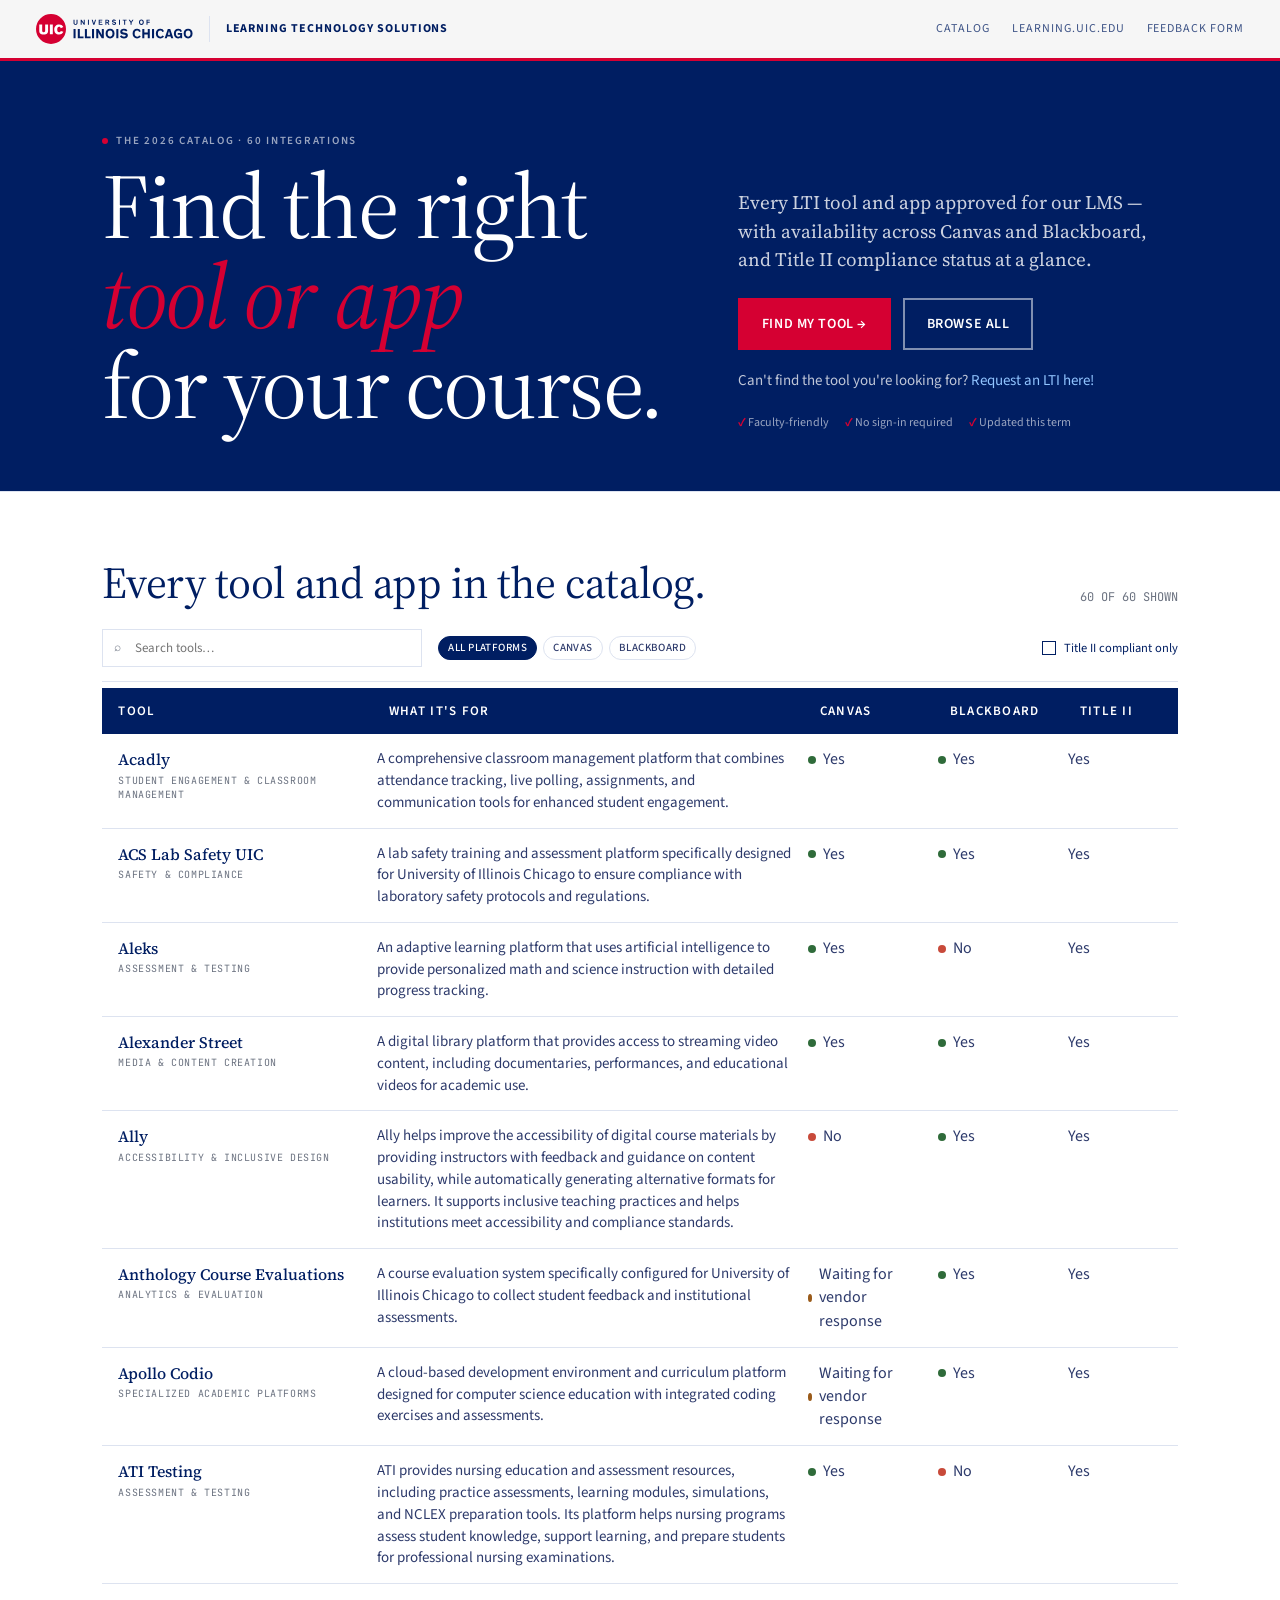
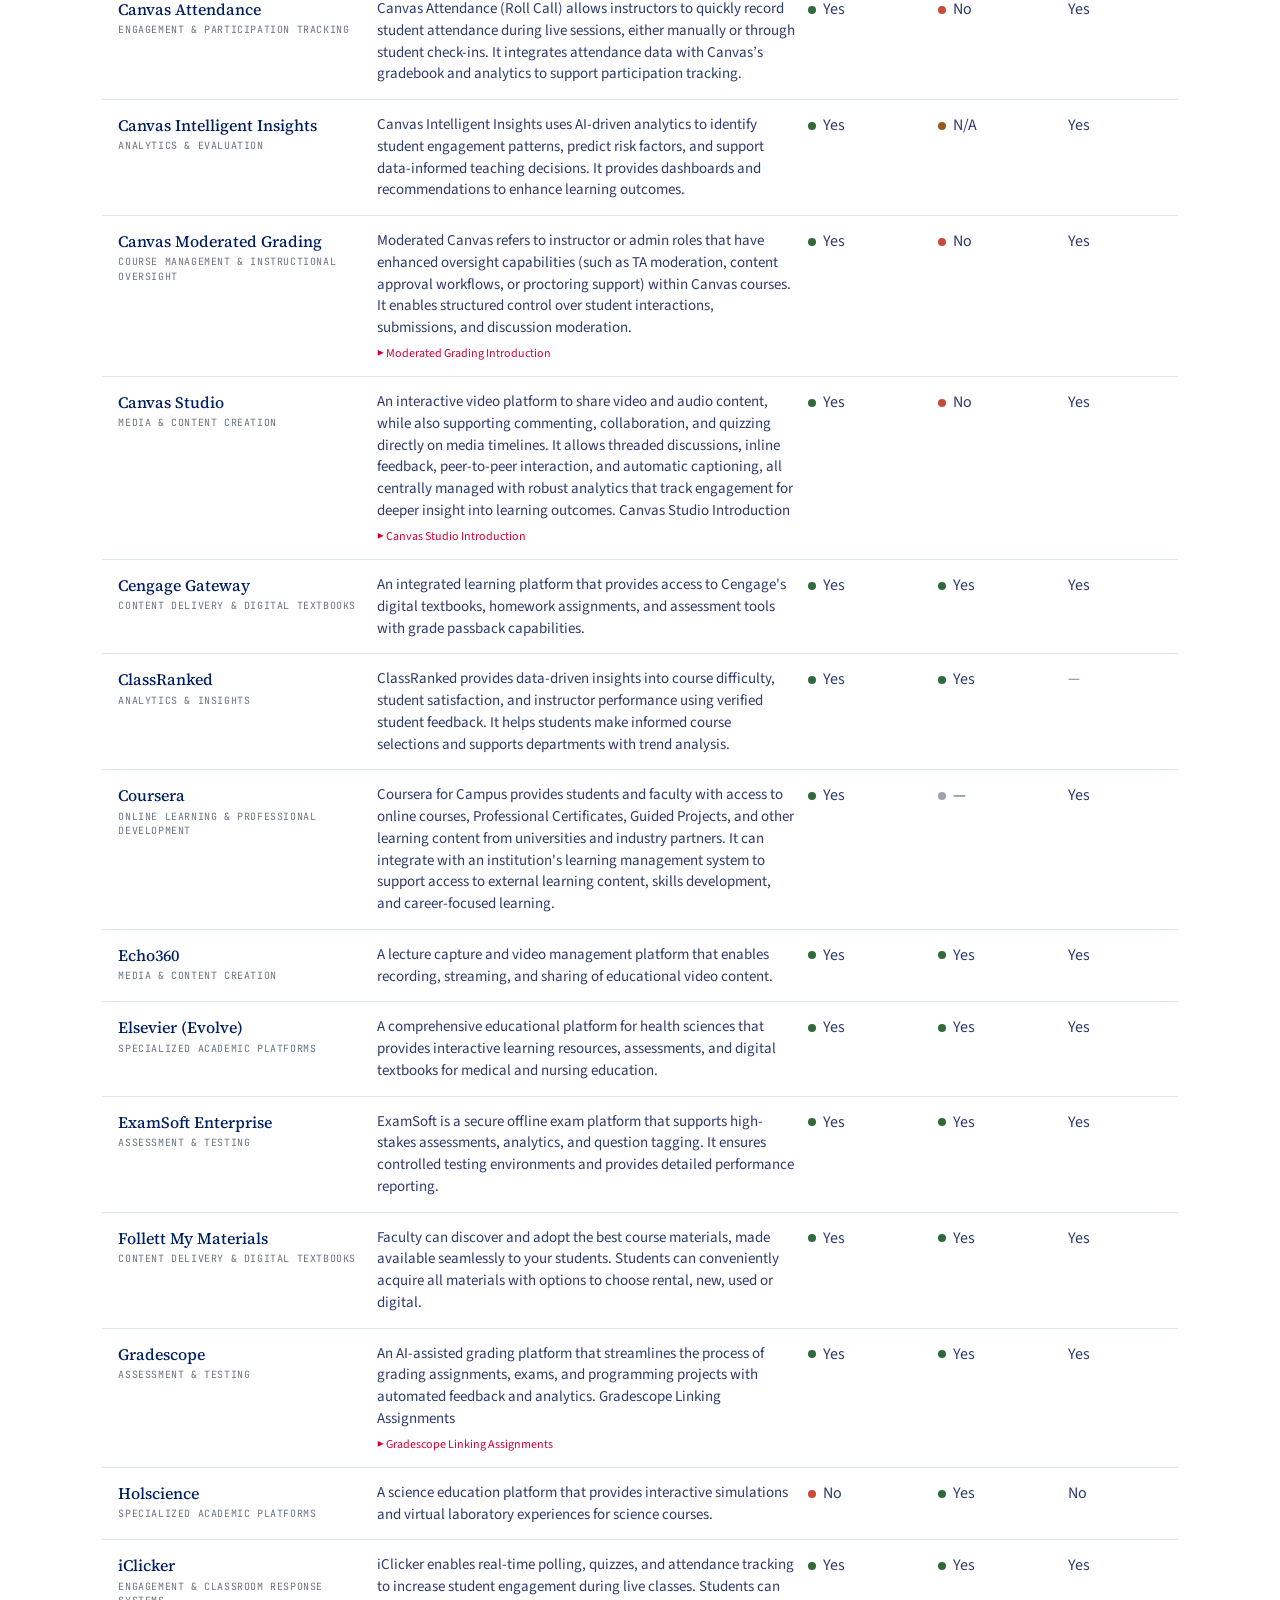
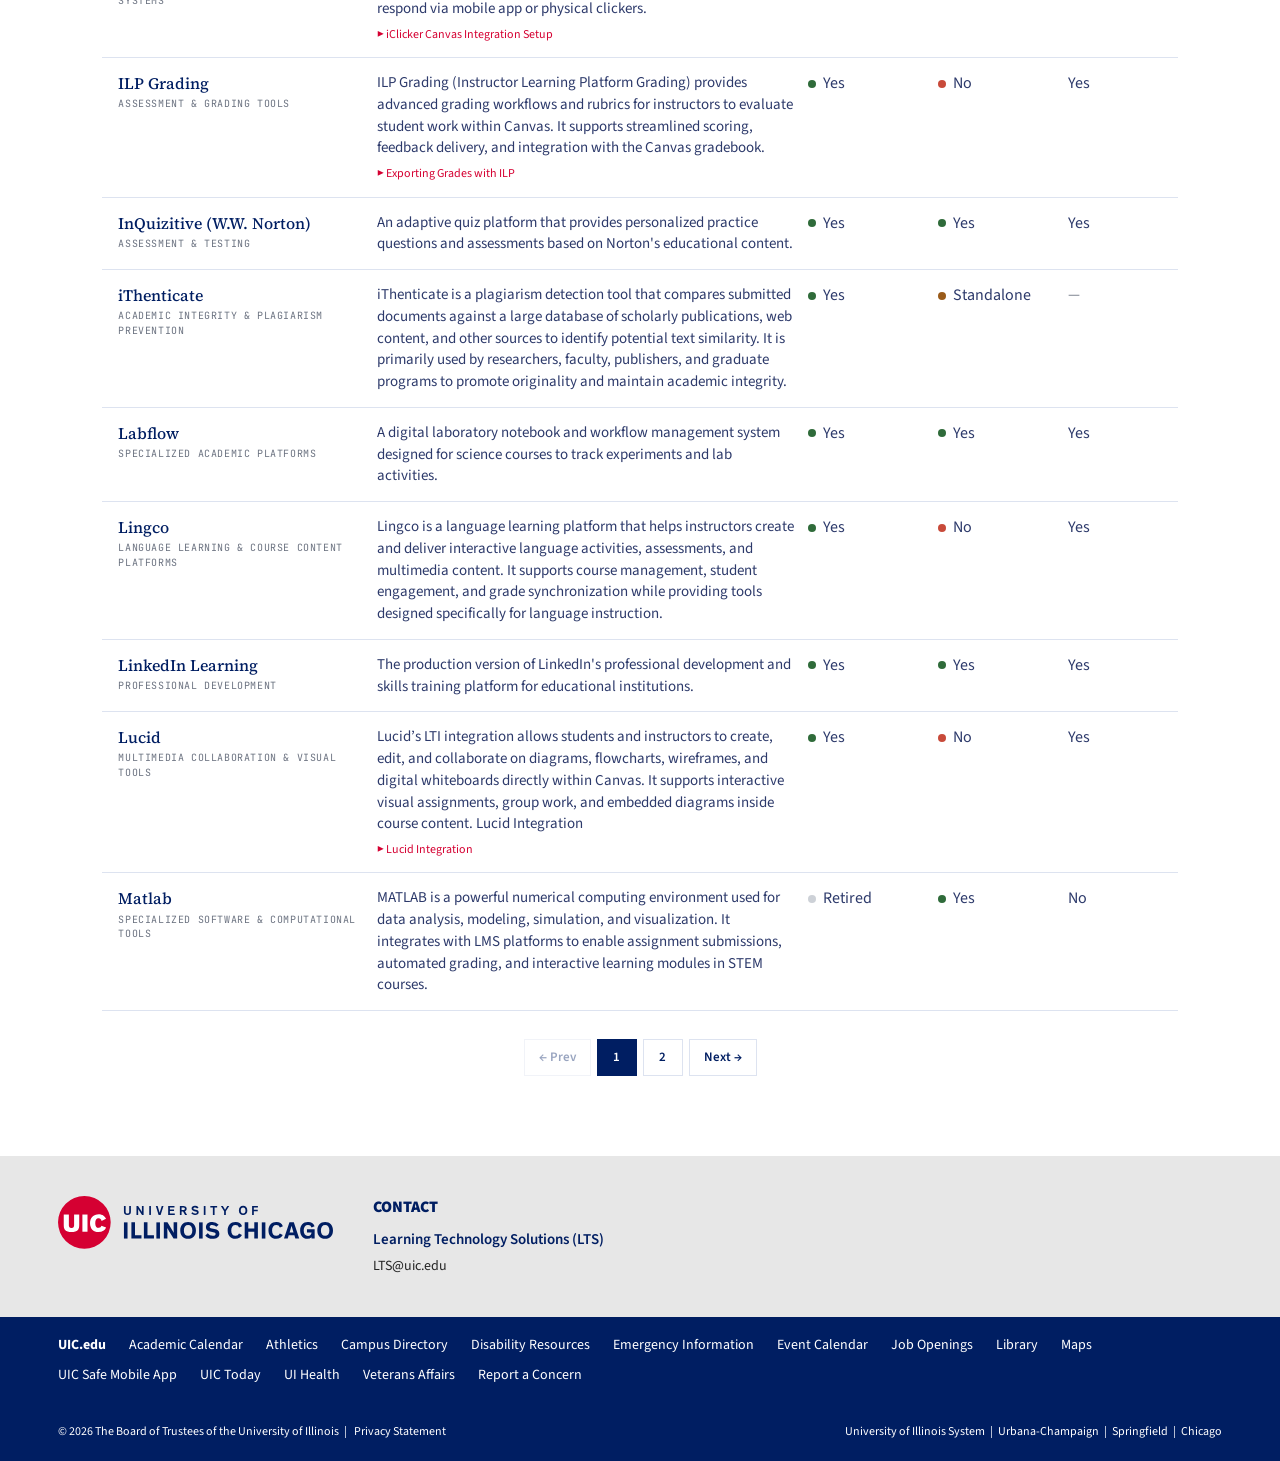
==== index.html @ 10de578a "Show a category's lone sub-category instead of skipping it subcategoriesFor required more than one s" ====
<!doctype html>
<html lang="en">
<head>
<meta charset="utf-8">
<meta name="viewport" content="width=device-width, initial-scale=1">
<title>LTI Tools & Apps Catalog — find your teaching tool</title>

<link rel="preconnect" href="https://fonts.googleapis.com">
<link rel="preconnect" href="https://fonts.gstatic.com" crossorigin>
<link href="https://fonts.googleapis.com/css2?family=Source+Serif+4:ital,opsz,wght@0,8..60,300..700;1,8..60,300..700&family=Source+Sans+3:ital,wght@0,300..700;1,400..600&family=JetBrains+Mono:wght@400;500;600&display=swap" rel="stylesheet">

<link rel="stylesheet" href="styles.css?v=47cb4da9cf">
</head>
<body>

<header class="brand-strip">
  <div class="left">
    <a class="brand-mark" href="https://www.uic.edu/" target="_blank" rel="noopener" aria-label="University of Illinois Chicago">
      <svg viewBox="0 0 358.3167 68.6566" xmlns="http://www.w3.org/2000/svg" role="img">
        <title>University of Illinois Chicago</title>
        <g id="full-rgb">
          <g id="type">
            <path d="M92.7856,19.8163a4.11,4.11,0,0,1-.2419,1.8878l-.0015.0035a2.5166,2.5166,0,0,1-4.1817-.0035,4.1121,4.1121,0,0,1-.2418-1.8878V13.0625H85.9158V19.85a5.8717,5.8717,0,0,0,.6027,3.2111,5.1431,5.1431,0,0,0,7.8682-.0015,5.87,5.87,0,0,0,.6022-3.21V13.0625H92.7856Z" style="fill: #001e62"/>
            <path d="M109.3292,16.9944c0,1.0914.0154,2.4014.0254,3.2684.0019.1761.0034.3329.0049.4633-.2055-.3329-.4982-.8-.6833-1.083l-4.3509-6.5353-.03-.0453h-2.0381V24.6888H104.46V20.7739c0-1.61-.012-3.1012-.0254-3.8632l.0119.02c.1379.23.326.5449.5152.8416l4.5017,6.87.03.0463h2.0386V13.0625h-2.2028Z" style="fill: #001e62"/>
            <rect x="118.8786" y="13.0625" width="2.2197" height="11.6263" style="fill: #001e62"/>
            <path d="M132.7558,20.83l-.3225,1.1154c-.0777-.337-.1951-.7988-.2877-1.1159l-2.3407-7.7666h-2.33L131.06,24.6171l.0224.0717H133.7l3.7616-11.6263h-2.2983Z" style="fill: #001e62"/>
            <polygon points="145.767 19.683 151.193 19.683 151.193 17.682 145.767 17.682 145.767 15.064 151.747 15.064 151.747 13.063 143.547 13.063 143.547 24.689 152.167 24.689 152.167 22.688 145.767 22.688 145.767 19.683" style="fill: #001e62"/>
            <path d="M166.1337,19.4978a3.3559,3.3559,0,0,0,1.5573-2.89,3.2638,3.2638,0,0,0-1.6808-3.011,5.7594,5.7594,0,0,0-2.923-.5346h-4.2847V24.6888h2.22V20.12h1.9052l2.6542,4.5689h2.64l-2.8847-4.82A4.8207,4.8207,0,0,0,166.1337,19.4978Zm-5.1114-4.45h2.0649a3.9609,3.9609,0,0,1,1.5718.21,1.3748,1.3748,0,0,1,.745,1.301,1.4382,1.4382,0,0,1-.7445,1.3338,3.9589,3.9589,0,0,1-1.5723.21h-2.0649Z" style="fill: #001e62"/>
            <path d="M179.5681,17.9027,178.191,17.6c-1.3548-.2987-1.7679-.6127-1.7679-1.3448,0-.8665.7839-1.4264,1.9978-1.4264a3.6688,3.6688,0,0,1,2.8772,1.3393l.0642.0791,1.6912-1.3751-.0722-.08a5.907,5.907,0,0,0-4.51-1.9315c-2.56,0-4.4186,1.47-4.4186,3.4948,0,2.32,1.8738,3.0225,3.5063,3.3754l1.5294.336c1.1532.2508,1.8679.5688,1.8679,1.3786,0,.9038-.8287,1.4433-2.2163,1.4433a3.9186,3.9186,0,0,1-3.3057-1.6976l-.0572-.0946L173.5255,22.43l.0587.0826a6.1858,6.1858,0,0,0,5.0552,2.3775c2.8473,0,4.6868-1.4244,4.6868-3.6292C183.3262,19.1793,181.8889,18.4327,179.5681,17.9027Z" style="fill: #001e62"/>
            <rect x="189.9646" y="13.0625" width="2.2178" height="11.6263" style="fill: #001e62"/>
            <polygon points="198.459 15.064 201.802 15.064 201.802 24.689 204.021 24.689 204.021 15.064 207.346 15.064 207.346 13.063 198.459 13.063 198.459 15.064" style="fill: #001e62"/>
            <polygon points="217.674 17.855 214.807 13.063 212.233 13.063 216.463 19.946 216.463 24.689 218.681 24.689 218.681 19.948 223.152 13.063 220.589 13.063 217.674 17.855" style="fill: #001e62"/>
            <path d="M241.2135,12.861c-3.2958,0-5.5105,2.4173-5.5105,6.0147,0,3.71,2.1112,6.0147,5.5105,6.0147s5.51-2.3049,5.51-6.0147C246.7231,15.2783,244.5093,12.861,241.2135,12.861Zm0,2.0012c1.9162,0,3.1067,1.5379,3.1067,4.0135,0,2.492-1.1617,3.98-3.1067,3.98s-3.1066-1.4876-3.1066-3.98C238.1069,16.4,239.2974,14.8622,241.2135,14.8622Z" style="fill: #001e62"/>
            <polygon points="260.476 15.064 260.476 13.063 252.915 13.063 252.915 24.689 255.135 24.689 255.135 19.834 260.257 19.834 260.257 17.833 255.135 17.833 255.135 15.064 260.476 15.064" style="fill: #001e62"/>
            <path d="M90.5916,55.4592H85.9075V34.3649h4.6841Z" style="fill: #001e62"/>
            <path d="M100.3152,34.3649V51.24h8.4375v4.2188H95.6312V34.3649Z" style="fill: #001e62"/>
            <path d="M116.5858,34.3649V51.24h8.4375v4.2188H111.9017V34.3649Z" style="fill: #001e62"/>
            <path d="M132.8563,55.4592h-4.6841V34.3649h4.6841Z" style="fill: #001e62"/>
            <path d="M147.6981,42.6164c1.6748,2.7607,3.102,5.3975,3.102,5.3975h.0308s-.1861-4.1563-.1861-6.6075V34.3649h4.6221V55.4592h-4.7148l-4.9947-8.128c-1.1787-1.9541-3.1953-5.6767-3.1953-5.6767h-.0307s.2168,3.5058.2168,6.8867v6.918h-4.6529V34.3649h4.7461Z" style="fill: #001e62"/>
            <path d="M169.5174,33.9924c6.2353,0,10.206,4.4365,10.206,10.92,0,6.4521-3.6914,10.9189-10.206,10.9189-6.4214,0-10.2061-4.4668-10.2061-10.9189C159.3113,38.4289,163.282,33.9924,169.5174,33.9924Zm0,17.8994c3.5674,0,5.522-2.5752,5.522-6.98s-2.0166-7.0732-5.522-7.0732c-3.5366,0-5.522,2.6679-5.522,7.0732S165.9188,51.8918,169.5174,51.8918Z" style="fill: #001e62"/>
            <path d="M188.4935,55.4592h-4.6846V34.3649h4.6846Z" style="fill: #001e62"/>
            <path d="M206.3939,40.1662a7.8829,7.8829,0,0,0-5.46-2.2959c-1.9541,0-3.3193.8066-3.3193,2.1406,0,1.3643.9619,1.9229,2.8847,2.2949l3.4121.6827c3.9092.7754,6.3594,2.3271,6.3594,6.05,0,4.373-3.8769,6.7929-8.8721,6.7929a11.9752,11.9752,0,0,1-9.5234-4.4052l3.2578-2.7911a7.9406,7.9406,0,0,0,6.39,3.2881c2.4511,0,3.8779-.9619,3.8779-2.5127,0-1.458-1.2412-1.8613-3.1641-2.2031l-2.73-.5273c-3.8466-.7442-6.7627-2.1407-6.7627-6.2657,0-3.7851,3.5049-6.4218,8.127-6.4218a11.5274,11.5274,0,0,1,8.5,3.3193Z" style="fill: #001e62"/>
            <path d="M239.7122,50.8371c-1.582,3.1016-4.3115,4.9941-8.5615,4.9941-6.2978,0-10.082-4.4668-10.082-10.9189,0-6.4834,3.9707-10.92,10.082-10.92a9.0173,9.0173,0,0,1,8.7168,5.3974l-3.9082,1.6446a4.8027,4.8027,0,0,0-4.7471-3.1953c-3.4736,0-5.459,2.6679-5.459,7.0732s1.9229,6.98,5.459,6.98a4.7273,4.7273,0,0,0,4.6533-2.8848Z" style="fill: #001e62"/>
            <path d="M247.9505,46.7111v8.7481h-4.6836V34.3649h4.6836v8.1275h7.8174V34.3649h4.6846V55.4592h-4.6846V46.7111Z" style="fill: #001e62"/>
            <path d="M270.22,55.4592h-4.6836V34.3649H270.22Z" style="fill: #001e62"/>
            <path d="M292.9007,50.8371c-1.582,3.1016-4.3115,4.9941-8.5615,4.9941-6.2969,0-10.0821-4.4668-10.0821-10.9189,0-6.4834,3.9708-10.92,10.0821-10.92A9.0173,9.0173,0,0,1,293.056,39.39l-3.9082,1.6446a4.8028,4.8028,0,0,0-4.7471-3.1953c-3.4736,0-5.459,2.6679-5.459,7.0732s1.9229,6.98,5.459,6.98a4.7273,4.7273,0,0,0,4.6533-2.8848Z" style="fill: #001e62"/>
            <path d="M299.4085,55.4592h-4.9326L301.58,34.3649h5.6767l7.042,21.0943h-5.0263l-1.24-4.1875h-7.414Zm5.6768-13.99c-.3721-1.334-.7129-2.73-.7129-2.73h-.0313s-.372,1.3964-.7754,2.7607l-1.8,5.9258h5.0567Z" style="fill: #001e62"/>
            <path d="M325.5931,33.9924A9.0173,9.0173,0,0,1,334.31,39.39l-3.9082,1.6446a4.8028,4.8028,0,0,0-4.7471-3.1953c-3.4736,0-5.49,2.6679-5.49,7.0732,0,4.4668,1.9541,7.166,5.5215,7.166,3.0712,0,4.4668-1.9551,4.7158-4.4678h-5.9873V43.4846h10.0195V55.4592h-4.0947V53.5978a7.2147,7.2147,0,0,1-5.49,2.2334c-5.7705,0-9.3378-4.4668-9.3378-10.9189C315.5111,38.4289,319.4818,33.9924,325.5931,33.9924Z" style="fill: #001e62"/>
            <path d="M348.1107,33.9924c6.2353,0,10.206,4.4365,10.206,10.92,0,6.4521-3.6914,10.9189-10.206,10.9189-6.4219,0-10.2061-4.4668-10.2061-10.9189C337.9046,38.4289,341.8753,33.9924,348.1107,33.9924Zm0,17.8994c3.5673,0,5.5214-2.5752,5.5214-6.98s-2.0156-7.0732-5.5214-7.0732c-3.5362,0-5.5215,2.6679-5.5215,7.0732S344.512,51.8918,348.1107,51.8918Z" style="fill: #001e62"/>
          </g>
          <g id="logoMark">
            <rect x="31.7455" y="24.1714" width="6.7174" height="22.3922" style="fill: #fff"/>
            <path d="M20.9464,37.54a4.7676,4.7676,0,0,1-.757,3.1632,3.24,3.24,0,0,1-2.6327.9214,3.24,3.24,0,0,1-2.6357-.9214,4.7673,4.7673,0,0,1-.7576-3.1632V24.1714H7.4444V37.41c0,3.1288.3308,4.6412,1.2211,6.1589,1.4817,2.4694,5.4315,3.423,8.8912,3.423,3.4544,0,7.4074-.9536,8.8882-3.423.89-1.5177,1.2211-3.03,1.2211-6.1589V24.1714h-6.72Z" style="fill: #fff"/>
            <path d="M52.884,41.5255c-2.8642,0-4.3148-2.3059-4.3148-6.16,0-3.8819,1.4506-6.2527,4.3148-6.2527,2.1075,0,3.3256,1.2831,3.8875,3.4554l5.8254-2.7981c-1.1194-2.9308-4.2782-5.9919-9.6123-5.9919-6.9811,0-11.2619,4.709-11.2619,11.5873,0,6.85,4.05,11.5925,11.1294,11.5925,5.103,0,8.2988-2.4688,9.8783-6.06L56.638,38.7266A3.7235,3.7235,0,0,1,52.884,41.5255Z" style="fill: #fff"/>
            <path d="M34.3313,0a34.3283,34.3283,0,1,0,34.33,34.3282A34.3291,34.3291,0,0,0,34.3313,0ZM14.921,40.7031a3.24,3.24,0,0,0,2.6357.9214,3.24,3.24,0,0,0,2.6327-.9214,4.7676,4.7676,0,0,0,.757-3.1632V24.1714h6.72V37.41c0,3.1288-.3315,4.6412-1.2211,6.1589-1.4808,2.4694-5.4338,3.423-8.8882,3.423-3.46,0-7.4095-.9536-8.8912-3.423-.89-1.5177-1.2211-3.03-1.2211-6.1589V24.1714h6.719V37.54A4.7673,4.7673,0,0,0,14.921,40.7031Zm16.8245,5.8605V24.1714h6.7174V46.5636Zm21.1066.3949c-7.08,0-11.1294-4.7424-11.1294-11.5925,0-6.8783,4.2808-11.5873,11.2619-11.5873,5.3341,0,8.4929,3.0611,9.6123,5.9919l-5.8254,2.7981c-.5619-2.1723-1.78-3.4554-3.8875-3.4554-2.8642,0-4.3148,2.3708-4.3148,6.2527,0,3.8536,1.4506,6.16,4.3148,6.16a3.7235,3.7235,0,0,0,3.754-2.7989L62.73,40.8984C61.1509,44.49,57.9551,46.9585,52.8521,46.9585Z" style="fill: #d50032"/>
          </g>
        </g>
      </svg>
    </a>
    <span class="brand-strip-divider" aria-hidden="true"></span>
    <strong>Learning Technology Solutions</strong>
  </div>
  <nav class="nav">
    <a href="#catalog">Catalog</a>
    <a href="https://learning.uic.edu" target="_blank" rel="noopener">learning.uic.edu</a>
    <a href="https://docs.google.com/forms/d/1a5LmlcUrOMYU3LlBpGpJJcSiSXZE8-M37oSub6J0ogk/viewform" target="_blank" rel="noopener">Feedback Form</a>
  </nav>
</header>

<main data-screen="hero">

  <section class="screen-hero" id="screen-hero">
    <div class="hero-left">
      <div class="eyebrow"><span class="dot"></span><span id="hero-count">The 2026 catalog</span></div>
      <h1 class="headline hero-headline serif">
        Find the right<br>
        <em>tool or app</em><br>
        for your course.
      </h1>
    </div>
    <div class="hero-right">
      <p class="hero-lede">
        Every LTI tool and app approved for our LMS — with availability across Canvas and
        Blackboard, and Title II compliance status at a glance.
      </p>
      <div class="hero-ctas">
        <button class="btn crimson" id="btn-start-finder">Find My Tool →</button>
        <button class="btn ghost" id="btn-browse">Browse all</button>
      </div>
      <p class="results-request-lti">Can't find the tool you're looking for? <a href="https://learning.uic.edu/services/lti-integration-and-development/lti-requests/" target="_blank" rel="noopener">Request an LTI here!</a></p>
      <div class="hero-bullets">
        <span><span class="hero-tick">✓</span> Faculty-friendly</span>
        <span><span class="hero-tick">✓</span> No sign-in required</span>
        <span><span class="hero-tick">✓</span> Updated this term</span>
      </div>
    </div>
  </section>

  <section class="screen-finder" id="screen-finder">
    <div class="progress" id="progress"></div>

    <div class="finder-eyebrow-row">
      <div class="eyebrow"><span class="dot"></span><span id="q-eyebrow"></span></div>
      <div class="mono q-counter" id="q-counter"></div>
    </div>

    <div id="question-slot"></div>

    <div class="finder-nav">
      <button class="finder-back" id="btn-back">← Back</button>
      <button class="btn crimson" id="btn-continue">Continue →</button>
      <span class="mono auto-hint" id="auto-hint">↳ Tap any answer to continue</span>
    </div>
  </section>

  <section class="screen-results" id="screen-results">
    <div class="results-head">
      <div>
        <div class="eyebrow"><span class="dot"></span><span id="results-count"></span></div>
        <h1 class="headline results-headline serif" id="results-summary"></h1>
      </div>
      <div class="results-actions">
        <button class="btn ghost" id="btn-adjust">↺ Adjust answers</button>
        <button class="btn ghost" id="btn-reset">Start over</button>
      </div>
    </div>

    <div class="divider" style="margin: 26px 0;"></div>

    <div class="results-top" id="results-top"></div>

  </section>

  <section class="catalog" id="catalog">
    <div class="catalog-head">
      <div>
<h2 class="headline catalog-headline serif">Every tool and app in the catalog.</h2>
      </div>
      <span class="mono catalog-count" id="catalog-count"></span>
    </div>

    <div class="catalog-toolbar">
      <div class="catalog-search">
        <input type="text" id="catalog-search-input" placeholder="Search tools…">
        <span class="catalog-search-icon">⌕</span>
      </div>
      <div class="catalog-pills" id="catalog-pills">
        <button class="tag" data-lms="all">All platforms</button>
        <button class="tag" data-lms="canvas">Canvas</button>
        <button class="tag" data-lms="blackboard">Blackboard</button>
      </div>
      <label class="catalog-a11y">
        <span class="catalog-checkbox" id="catalog-a11y-box"></span>
        <input type="checkbox" id="catalog-a11y-input" hidden>
        <span>Title II compliant only</span>
      </label>
    </div>

    <table class="catalog-table">
      <thead>
        <tr>
          <th>Tool</th>
          <th>What it's for</th>
          <th class="col-narrow">Canvas</th>
          <th class="col-narrow">Blackboard</th>
          <th class="col-narrow">Title II</th>
        </tr>
      </thead>
      <tbody id="catalog-tbody"></tbody>
    </table>

    <div class="catalog-pager" id="catalog-pager"></div>
  </section>

</main>

<footer class="site-footer">

  <div class="footer-contact"><div class="footer-inner">
    <a class="footer-wordmark" href="https://www.uic.edu/" target="_blank" rel="noopener" aria-label="University of Illinois Chicago">
      <svg viewBox="0 0 358.3167 68.6566" xmlns="http://www.w3.org/2000/svg" role="img">
        <title>University of Illinois Chicago</title>
        <g id="full-rgb">
          <g id="type">
            <path d="M92.7856,19.8163a4.11,4.11,0,0,1-.2419,1.8878l-.0015.0035a2.5166,2.5166,0,0,1-4.1817-.0035,4.1121,4.1121,0,0,1-.2418-1.8878V13.0625H85.9158V19.85a5.8717,5.8717,0,0,0,.6027,3.2111,5.1431,5.1431,0,0,0,7.8682-.0015,5.87,5.87,0,0,0,.6022-3.21V13.0625H92.7856Z" style="fill: #001e62"/>
            <path d="M109.3292,16.9944c0,1.0914.0154,2.4014.0254,3.2684.0019.1761.0034.3329.0049.4633-.2055-.3329-.4982-.8-.6833-1.083l-4.3509-6.5353-.03-.0453h-2.0381V24.6888H104.46V20.7739c0-1.61-.012-3.1012-.0254-3.8632l.0119.02c.1379.23.326.5449.5152.8416l4.5017,6.87.03.0463h2.0386V13.0625h-2.2028Z" style="fill: #001e62"/>
            <rect x="118.8786" y="13.0625" width="2.2197" height="11.6263" style="fill: #001e62"/>
            <path d="M132.7558,20.83l-.3225,1.1154c-.0777-.337-.1951-.7988-.2877-1.1159l-2.3407-7.7666h-2.33L131.06,24.6171l.0224.0717H133.7l3.7616-11.6263h-2.2983Z" style="fill: #001e62"/>
            <polygon points="145.767 19.683 151.193 19.683 151.193 17.682 145.767 17.682 145.767 15.064 151.747 15.064 151.747 13.063 143.547 13.063 143.547 24.689 152.167 24.689 152.167 22.688 145.767 22.688 145.767 19.683" style="fill: #001e62"/>
            <path d="M166.1337,19.4978a3.3559,3.3559,0,0,0,1.5573-2.89,3.2638,3.2638,0,0,0-1.6808-3.011,5.7594,5.7594,0,0,0-2.923-.5346h-4.2847V24.6888h2.22V20.12h1.9052l2.6542,4.5689h2.64l-2.8847-4.82A4.8207,4.8207,0,0,0,166.1337,19.4978Zm-5.1114-4.45h2.0649a3.9609,3.9609,0,0,1,1.5718.21,1.3748,1.3748,0,0,1,.745,1.301,1.4382,1.4382,0,0,1-.7445,1.3338,3.9589,3.9589,0,0,1-1.5723.21h-2.0649Z" style="fill: #001e62"/>
            <path d="M179.5681,17.9027,178.191,17.6c-1.3548-.2987-1.7679-.6127-1.7679-1.3448,0-.8665.7839-1.4264,1.9978-1.4264a3.6688,3.6688,0,0,1,2.8772,1.3393l.0642.0791,1.6912-1.3751-.0722-.08a5.907,5.907,0,0,0-4.51-1.9315c-2.56,0-4.4186,1.47-4.4186,3.4948,0,2.32,1.8738,3.0225,3.5063,3.3754l1.5294.336c1.1532.2508,1.8679.5688,1.8679,1.3786,0,.9038-.8287,1.4433-2.2163,1.4433a3.9186,3.9186,0,0,1-3.3057-1.6976l-.0572-.0946L173.5255,22.43l.0587.0826a6.1858,6.1858,0,0,0,5.0552,2.3775c2.8473,0,4.6868-1.4244,4.6868-3.6292C183.3262,19.1793,181.8889,18.4327,179.5681,17.9027Z" style="fill: #001e62"/>
            <rect x="189.9646" y="13.0625" width="2.2178" height="11.6263" style="fill: #001e62"/>
            <polygon points="198.459 15.064 201.802 15.064 201.802 24.689 204.021 24.689 204.021 15.064 207.346 15.064 207.346 13.063 198.459 13.063 198.459 15.064" style="fill: #001e62"/>
            <polygon points="217.674 17.855 214.807 13.063 212.233 13.063 216.463 19.946 216.463 24.689 218.681 24.689 218.681 19.948 223.152 13.063 220.589 13.063 217.674 17.855" style="fill: #001e62"/>
            <path d="M241.2135,12.861c-3.2958,0-5.5105,2.4173-5.5105,6.0147,0,3.71,2.1112,6.0147,5.5105,6.0147s5.51-2.3049,5.51-6.0147C246.7231,15.2783,244.5093,12.861,241.2135,12.861Zm0,2.0012c1.9162,0,3.1067,1.5379,3.1067,4.0135,0,2.492-1.1617,3.98-3.1067,3.98s-3.1066-1.4876-3.1066-3.98C238.1069,16.4,239.2974,14.8622,241.2135,14.8622Z" style="fill: #001e62"/>
            <polygon points="260.476 15.064 260.476 13.063 252.915 13.063 252.915 24.689 255.135 24.689 255.135 19.834 260.257 19.834 260.257 17.833 255.135 17.833 255.135 15.064 260.476 15.064" style="fill: #001e62"/>
            <path d="M90.5916,55.4592H85.9075V34.3649h4.6841Z" style="fill: #001e62"/>
            <path d="M100.3152,34.3649V51.24h8.4375v4.2188H95.6312V34.3649Z" style="fill: #001e62"/>
            <path d="M116.5858,34.3649V51.24h8.4375v4.2188H111.9017V34.3649Z" style="fill: #001e62"/>
            <path d="M132.8563,55.4592h-4.6841V34.3649h4.6841Z" style="fill: #001e62"/>
            <path d="M147.6981,42.6164c1.6748,2.7607,3.102,5.3975,3.102,5.3975h.0308s-.1861-4.1563-.1861-6.6075V34.3649h4.6221V55.4592h-4.7148l-4.9947-8.128c-1.1787-1.9541-3.1953-5.6767-3.1953-5.6767h-.0307s.2168,3.5058.2168,6.8867v6.918h-4.6529V34.3649h4.7461Z" style="fill: #001e62"/>
            <path d="M169.5174,33.9924c6.2353,0,10.206,4.4365,10.206,10.92,0,6.4521-3.6914,10.9189-10.206,10.9189-6.4214,0-10.2061-4.4668-10.2061-10.9189C159.3113,38.4289,163.282,33.9924,169.5174,33.9924Zm0,17.8994c3.5674,0,5.522-2.5752,5.522-6.98s-2.0166-7.0732-5.522-7.0732c-3.5366,0-5.522,2.6679-5.522,7.0732S165.9188,51.8918,169.5174,51.8918Z" style="fill: #001e62"/>
            <path d="M188.4935,55.4592h-4.6846V34.3649h4.6846Z" style="fill: #001e62"/>
            <path d="M206.3939,40.1662a7.8829,7.8829,0,0,0-5.46-2.2959c-1.9541,0-3.3193.8066-3.3193,2.1406,0,1.3643.9619,1.9229,2.8847,2.2949l3.4121.6827c3.9092.7754,6.3594,2.3271,6.3594,6.05,0,4.373-3.8769,6.7929-8.8721,6.7929a11.9752,11.9752,0,0,1-9.5234-4.4052l3.2578-2.7911a7.9406,7.9406,0,0,0,6.39,3.2881c2.4511,0,3.8779-.9619,3.8779-2.5127,0-1.458-1.2412-1.8613-3.1641-2.2031l-2.73-.5273c-3.8466-.7442-6.7627-2.1407-6.7627-6.2657,0-3.7851,3.5049-6.4218,8.127-6.4218a11.5274,11.5274,0,0,1,8.5,3.3193Z" style="fill: #001e62"/>
            <path d="M239.7122,50.8371c-1.582,3.1016-4.3115,4.9941-8.5615,4.9941-6.2978,0-10.082-4.4668-10.082-10.9189,0-6.4834,3.9707-10.92,10.082-10.92a9.0173,9.0173,0,0,1,8.7168,5.3974l-3.9082,1.6446a4.8027,4.8027,0,0,0-4.7471-3.1953c-3.4736,0-5.459,2.6679-5.459,7.0732s1.9229,6.98,5.459,6.98a4.7273,4.7273,0,0,0,4.6533-2.8848Z" style="fill: #001e62"/>
            <path d="M247.9505,46.7111v8.7481h-4.6836V34.3649h4.6836v8.1275h7.8174V34.3649h4.6846V55.4592h-4.6846V46.7111Z" style="fill: #001e62"/>
            <path d="M270.22,55.4592h-4.6836V34.3649H270.22Z" style="fill: #001e62"/>
            <path d="M292.9007,50.8371c-1.582,3.1016-4.3115,4.9941-8.5615,4.9941-6.2969,0-10.0821-4.4668-10.0821-10.9189,0-6.4834,3.9708-10.92,10.0821-10.92A9.0173,9.0173,0,0,1,293.056,39.39l-3.9082,1.6446a4.8028,4.8028,0,0,0-4.7471-3.1953c-3.4736,0-5.459,2.6679-5.459,7.0732s1.9229,6.98,5.459,6.98a4.7273,4.7273,0,0,0,4.6533-2.8848Z" style="fill: #001e62"/>
            <path d="M299.4085,55.4592h-4.9326L301.58,34.3649h5.6767l7.042,21.0943h-5.0263l-1.24-4.1875h-7.414Zm5.6768-13.99c-.3721-1.334-.7129-2.73-.7129-2.73h-.0313s-.372,1.3964-.7754,2.7607l-1.8,5.9258h5.0567Z" style="fill: #001e62"/>
            <path d="M325.5931,33.9924A9.0173,9.0173,0,0,1,334.31,39.39l-3.9082,1.6446a4.8028,4.8028,0,0,0-4.7471-3.1953c-3.4736,0-5.49,2.6679-5.49,7.0732,0,4.4668,1.9541,7.166,5.5215,7.166,3.0712,0,4.4668-1.9551,4.7158-4.4678h-5.9873V43.4846h10.0195V55.4592h-4.0947V53.5978a7.2147,7.2147,0,0,1-5.49,2.2334c-5.7705,0-9.3378-4.4668-9.3378-10.9189C315.5111,38.4289,319.4818,33.9924,325.5931,33.9924Z" style="fill: #001e62"/>
            <path d="M348.1107,33.9924c6.2353,0,10.206,4.4365,10.206,10.92,0,6.4521-3.6914,10.9189-10.206,10.9189-6.4219,0-10.2061-4.4668-10.2061-10.9189C337.9046,38.4289,341.8753,33.9924,348.1107,33.9924Zm0,17.8994c3.5673,0,5.5214-2.5752,5.5214-6.98s-2.0156-7.0732-5.5214-7.0732c-3.5362,0-5.5215,2.6679-5.5215,7.0732S344.512,51.8918,348.1107,51.8918Z" style="fill: #001e62"/>
          </g>
          <g id="logoMark">
            <rect x="31.7455" y="24.1714" width="6.7174" height="22.3922" style="fill: #fff"/>
            <path d="M20.9464,37.54a4.7676,4.7676,0,0,1-.757,3.1632,3.24,3.24,0,0,1-2.6327.9214,3.24,3.24,0,0,1-2.6357-.9214,4.7673,4.7673,0,0,1-.7576-3.1632V24.1714H7.4444V37.41c0,3.1288.3308,4.6412,1.2211,6.1589,1.4817,2.4694,5.4315,3.423,8.8912,3.423,3.4544,0,7.4074-.9536,8.8882-3.423.89-1.5177,1.2211-3.03,1.2211-6.1589V24.1714h-6.72Z" style="fill: #fff"/>
            <path d="M52.884,41.5255c-2.8642,0-4.3148-2.3059-4.3148-6.16,0-3.8819,1.4506-6.2527,4.3148-6.2527,2.1075,0,3.3256,1.2831,3.8875,3.4554l5.8254-2.7981c-1.1194-2.9308-4.2782-5.9919-9.6123-5.9919-6.9811,0-11.2619,4.709-11.2619,11.5873,0,6.85,4.05,11.5925,11.1294,11.5925,5.103,0,8.2988-2.4688,9.8783-6.06L56.638,38.7266A3.7235,3.7235,0,0,1,52.884,41.5255Z" style="fill: #fff"/>
            <path d="M34.3313,0a34.3283,34.3283,0,1,0,34.33,34.3282A34.3291,34.3291,0,0,0,34.3313,0ZM14.921,40.7031a3.24,3.24,0,0,0,2.6357.9214,3.24,3.24,0,0,0,2.6327-.9214,4.7676,4.7676,0,0,0,.757-3.1632V24.1714h6.72V37.41c0,3.1288-.3315,4.6412-1.2211,6.1589-1.4808,2.4694-5.4338,3.423-8.8882,3.423-3.46,0-7.4095-.9536-8.8912-3.423-.89-1.5177-1.2211-3.03-1.2211-6.1589V24.1714h6.719V37.54A4.7673,4.7673,0,0,0,14.921,40.7031Zm16.8245,5.8605V24.1714h6.7174V46.5636Zm21.1066.3949c-7.08,0-11.1294-4.7424-11.1294-11.5925,0-6.8783,4.2808-11.5873,11.2619-11.5873,5.3341,0,8.4929,3.0611,9.6123,5.9919l-5.8254,2.7981c-.5619-2.1723-1.78-3.4554-3.8875-3.4554-2.8642,0-4.3148,2.3708-4.3148,6.2527,0,3.8536,1.4506,6.16,4.3148,6.16a3.7235,3.7235,0,0,0,3.754-2.7989L62.73,40.8984C61.1509,44.49,57.9551,46.9585,52.8521,46.9585Z" style="fill: #d50032"/>
          </g>
        </g>
      </svg>
    </a>
    <div class="footer-contact-info">
      <h2>Contact</h2>
      <h3>Learning Technology Solutions (LTS)</h3>
      <a href="mailto:LTS@uic.edu">LTS@uic.edu</a>
    </div>
  </div></div>

  <nav class="footer-uic-menu" aria-label="UIC.edu Links"><div class="footer-inner">
    <ul>
      <li><strong><a href="https://uic.edu/" target="_blank" rel="noopener">UIC.edu</a></strong></li>
      <li><a href="https://catalog.uic.edu/ucat/academic-calendar/" target="_blank" rel="noopener">Academic Calendar</a></li>
      <li><a href="https://uicflames.com/" target="_blank" rel="noopener">Athletics</a></li>
      <li><a href="https://www.uic.edu/apps/departments-az/search" target="_blank" rel="noopener">Campus Directory</a></li>
      <li><a href="https://disabilityresources.uic.edu/" target="_blank" rel="noopener">Disability Resources</a></li>
      <li><a href="https://emergency.uic.edu/" target="_blank" rel="noopener">Emergency Information</a></li>
      <li><a href="https://today.uic.edu/events" target="_blank" rel="noopener">Event Calendar</a></li>
      <li><a href="https://uic.edu/about/job-opportunities" target="_blank" rel="noopener">Job Openings</a></li>
      <li><a href="https://library.uic.edu/" target="_blank" rel="noopener">Library</a></li>
      <li><a href="https://maps.uic.edu/" target="_blank" rel="noopener">Maps</a></li>
      <li><a href="https://ready.uic.edu/digital-materials/uic-safe-mobile-app/" target="_blank" rel="noopener">UIC Safe Mobile App</a></li>
      <li><a href="https://today.uic.edu/" target="_blank" rel="noopener">UIC Today</a></li>
      <li><a href="https://uihealth.uic.edu/" target="_blank" rel="noopener">UI Health</a></li>
      <li><a href="https://dos.uic.edu/student-veterans-affairs/" target="_blank" rel="noopener">Veterans Affairs</a></li>
      <li><a href="https://reportaconcern.uic.edu/" target="_blank" rel="noopener">Report a Concern</a></li>
    </ul></div>
  </nav>

  <div class="footer-legal"><div class="footer-inner">
    <div class="site-copyright">
      &copy; 2026 The Board of Trustees of the University of Illinois <span class="pipe-separator">|</span>
      <a href="https://www.vpaa.uillinois.edu/resources/web_privacy" target="_blank" rel="noopener">Privacy Statement</a>
    </div>
    <ul class="campuses-list" aria-label="Campuses">
      <li><a href="https://www.uillinois.edu/" target="_blank" rel="noopener">University of Illinois System</a></li>
      <li><a href="https://illinois.edu/" target="_blank" rel="noopener">Urbana-Champaign</a></li>
      <li><a href="https://www.uis.edu/" target="_blank" rel="noopener">Springfield</a></li>
      <li><a href="https://www.uic.edu/" target="_blank" rel="noopener">Chicago</a></li>
    </ul>
  </div></div>

</footer>

<script src="app.js?v=7b21e79dd7"></script>
</body>
</html>
---- styles.css ----
:root {
  /* surfaces */
  --paper:        #ffffff;
  --paper-2:      #f4f6fa;
  --ink:          #001E62;   /* UIC Navy */
  --ink-2:        #2d3a6b;
  --ink-3:        #6b7280;
  --line:         #dde3f0;

  /* accents */
  --crimson:      #D50032;   /* UIC Cardinal Red */
  --crimson-ink:  #a80027;

  /* state */
  --yes:          #2f6b3a;
  --no:           #9ca3af;
  --no-strong:    #c84a3a;
  --warn:         #9a5b1a;

  /* type */
  --serif: "Source Serif 4", "Source Serif Pro", Georgia, serif;
  --sans:  "Source Sans 3", "Source Sans Pro", -apple-system, BlinkMacSystemFont, sans-serif;
  --mono:  "JetBrains Mono", "IBM Plex Mono", ui-monospace, Menlo, monospace;
}

* { box-sizing: border-box; }
html, body { margin: 0; padding: 0; background: var(--paper); }
body {
  font-family: var(--sans);
  color: var(--ink);
  font-size: 15px;
  line-height: 1.45;
}
a { color: inherit; cursor: pointer; text-decoration: none; }
button { font: inherit; cursor: pointer; }

main { min-height: 100vh; display: flex; flex-direction: column; }
main > section { padding: 60px 8vw; }
main .catalog { padding-top: 60px; padding-bottom: 80px; border-top: 1px solid var(--line); }

/* Screen toggle — show only the section matching data-screen */
main[data-screen="hero"]    > .screen-finder,
main[data-screen="hero"]    > .screen-results,
main[data-screen="finder"]  > .screen-hero,
main[data-screen="finder"]  > .screen-results,
main[data-screen="results"] > .screen-hero,
main[data-screen="results"] > .screen-finder {
  display: none;
}

/* Top bar */
.brand-strip {
  display: flex; align-items: center; justify-content: space-between;
  padding: 14px 36px;
  background: #f6f6f6;
  color: var(--ink);
  font-family: var(--sans);
  font-size: 12px;
  letter-spacing: 0.08em;
  text-transform: uppercase;
  border-bottom: 3px solid var(--crimson);
  position: sticky; top: 0; z-index: 50;
}
.brand-strip .left { display: flex; align-items: center; gap: 16px; }
.brand-mark { display: flex; align-items: center; }
.brand-mark svg { height: 30px; width: auto; display: block; }
.brand-strip-divider { width: 1px; height: 26px; background: var(--line); }
.brand-strip .nav { display: flex; gap: 22px; opacity: 0.75; }
.brand-strip .nav a:hover { opacity: 1; color: var(--crimson); }

/* Typography atoms */
.serif { font-family: var(--serif); }
.mono  { font-family: var(--mono); }

.eyebrow {
  font-family: var(--sans);
  font-size: 11px;
  letter-spacing: 0.16em;
  text-transform: uppercase;
  color: var(--ink-3);
  font-weight: 600;
}
.eyebrow .dot {
  display: inline-block; width: 6px; height: 6px;
  background: var(--crimson); border-radius: 50%;
  vertical-align: middle; margin-right: 8px;
}

.headline {
  font-family: var(--serif);
  font-weight: 400;
  color: var(--ink);
  letter-spacing: -0.01em;
  line-height: 1.05;
  text-wrap: balance;
  margin: 0;
}

.divider { height: 1px; background: var(--line); width: 100%; }

/* Tags + pills */
.tag {
  display: inline-flex; align-items: center; gap: 6px;
  padding: 3px 9px;
  border: 1px solid var(--line);
  border-radius: 999px;
  background: transparent;
  color: var(--ink-2);
  font-size: 11px;
  letter-spacing: 0.04em;
  text-transform: uppercase;
  font-weight: 500;
}
.tag.is-on { background: var(--ink); color: white; border-color: var(--ink); }

/* Buttons */
.btn {
  display: inline-flex; align-items: center; justify-content: center; gap: 8px;
  padding: 11px 18px;
  border: 2px solid var(--ink);
  background: var(--ink);
  color: white;
  font-family: var(--sans);
  font-size: 13px;
  font-weight: 600;
  letter-spacing: 0.04em;
  text-transform: uppercase;
  transition: transform .12s ease, background .14s ease;
}
.btn:hover { transform: translateY(-1px); }
.btn:disabled { opacity: 0.4; cursor: not-allowed; transform: none; }
.btn.ghost { background: transparent; color: var(--ink); border-color: var(--ink); }
.btn.ghost:hover { background: var(--ink); color: white; }
.btn.crimson { background: var(--crimson); border-color: var(--crimson); color: white; }
.btn.crimson:hover { background: var(--crimson-ink); border-color: var(--crimson-ink); }

.card { background: white; border: 1px solid var(--line); }

/* Availability pip */
.avail { display: inline-flex; align-items: center; gap: 7px; font-size: 16px; color: var(--ink-2); }
.avail .pip { width: 8px; height: 8px; border-radius: 50%; background: var(--no); display: inline-block; }
.avail.yes .pip { background: var(--yes); }
.avail.no .pip { background: var(--no-strong); }
.avail.warn .pip { background: var(--warn); }
.avail.retired .pip { background: var(--no); opacity: .5; }

/* Footer — sized and colored to match uic.edu / teaching.uic.edu exactly */
.site-footer { font-family: var(--sans); }
.footer-inner { max-width: 1204px; margin: 0 auto; padding: 0 20px; }

.footer-contact {
  background: #e7e7e7;
  color: #252525;
  padding-top: 40px;
  padding-bottom: 40px;
}
.footer-contact .footer-inner {
  display: flex; flex-wrap: wrap; align-items: flex-start; gap: 40px;
}
.footer-wordmark { flex: 0 0 275px; max-width: 275px; }
.footer-wordmark svg { width: 100%; height: auto; display: block; }
.footer-contact-info { flex: 1 1 320px; }
.footer-contact-info h2 {
  margin: 0 0 10px; font-size: 16px; font-weight: 900;
  text-transform: uppercase; color: var(--ink);
}
.footer-contact-info h3 { margin: 0 0 4px; font-size: 15px; font-weight: 600; color: var(--ink); }
.footer-contact-info a { color: #252525; text-decoration: none; font-size: 14px; }
.footer-contact-info a:hover, .footer-contact-info a:focus { text-decoration: underline; }

.footer-uic-menu {
  background: var(--ink); color: white;
  padding: 13px 0;
  font-size: 14px;
}
.footer-uic-menu ul { list-style: none; margin: 0; padding: 0; }
.footer-uic-menu li { display: inline-block; margin-right: 20px; line-height: 2.2; }
.footer-uic-menu li:first-child { font-weight: 700; }
.footer-uic-menu li a { color: white; text-decoration: none; }
.footer-uic-menu li a:hover, .footer-uic-menu li a:focus { text-decoration: underline; }

.footer-legal {
  background: var(--ink); color: white;
  padding: 15px 0;
  font-size: 12px; line-height: 2.2;
}
.footer-legal .footer-inner { display: flex; flex-wrap: wrap; }
.footer-legal .site-copyright { flex: 1 0 auto; }
.footer-legal .pipe-separator { margin: 0 5px 0 3px; }
.footer-legal a { color: white; text-decoration: none; }
.footer-legal a:hover, .footer-legal a:focus { text-decoration: underline; }
.campuses-list { list-style: none; margin: 0; padding: 0; }
.campuses-list li { display: inline-block; }
.campuses-list li + li::before { content: '|'; margin: 0 5px 0 3px; }
.campuses-list a { text-decoration: none; }
.campuses-list a:hover, .campuses-list a:focus { text-decoration: underline; }

/* ─── Hero — UIC navy banner ──────────────────────────────────── */
.screen-hero {
  display: grid;
  grid-template-columns: 1.3fr 1fr;
  gap: 64px;
  align-items: end;
  padding: 72px 8vw 60px;
  background: var(--ink);
  color: white;
}
.hero-headline {
  font-size: clamp(40px, 7.2vw, 92px);
  margin: 12px 0 0;
  letter-spacing: -0.02em;
  line-height: 0.98;
  color: white;
}
.hero-headline em {
  font-style: italic;
  color: var(--crimson);
}
.screen-hero .eyebrow { color: rgba(255,255,255,0.6); }
.screen-hero .eyebrow .dot { background: var(--crimson); }
.hero-lede {
  font-family: var(--serif);
  font-size: 19px;
  line-height: 1.5;
  color: rgba(255,255,255,0.8);
  margin: 0;
  max-width: 460px;
}
.hero-ctas { margin-top: 24px; display: flex; gap: 12px; flex-wrap: wrap; }
.hero-ctas .btn { font-size: 14px; padding: 14px 22px; }
.screen-hero .btn.ghost {
  color: white;
  border-color: rgba(255,255,255,0.5);
  background: transparent;
}
.screen-hero .btn.ghost:hover { background: rgba(255,255,255,0.12); border-color: white; }
.hero-bullets { margin-top: 22px; font-size: 12px; color: rgba(255,255,255,0.6); display: flex; gap: 16px; flex-wrap: wrap; }
.hero-tick { color: var(--crimson); font-weight: 700; }
.screen-hero .results-request-lti { color: rgba(255,255,255,0.75); margin-top: 20px; }
.screen-hero .results-request-lti a { color: #90c4ff; }

/* ─── Finder ──────────────────────────────────────────────────── */
.screen-finder {
  padding: 40px 8vw 80px;
  display: flex; flex-direction: column;
  min-height: 600px;
  background: var(--paper);
}
.progress {
  display: flex; gap: 6px;
  margin-bottom: 36px;
}
.progress > div {
  height: 3px; flex: 1;
  background: var(--line);
  transition: background .3s ease;
}
.progress > div.is-past { background: var(--crimson); }
.progress > div.is-current { background: var(--ink); }

.finder-eyebrow-row { display: flex; align-items: center; gap: 18px; margin-bottom: 22px; }
.q-counter { font-size: 11px; color: var(--ink-3); }

.q-prompt {
  font-family: var(--serif);
  font-size: clamp(28px, 5.4vw, 60px);
  margin: 0;
  max-width: 880px;
  line-height: 1.02;
  font-weight: 400;
  letter-spacing: -0.01em;
  color: var(--ink);
  animation: fadeUp .35s ease;
}
.q-sub {
  color: var(--ink-3);
  margin-top: 14px;
  max-width: 620px;
  font-size: 15px;
}
@keyframes fadeUp {
  from { opacity: 0; transform: translateY(8px); }
  to   { opacity: 1; transform: none; }
}

.options {
  margin-top: 36px;
  display: grid;
  grid-template-columns: 1fr;
  gap: 12px;
  max-width: 720px;
}
.options.cols-2 {
  grid-template-columns: 1fr 1fr;
  max-width: 900px;
}
.options.cols-3 {
  grid-template-columns: repeat(3, 1fr);
  max-width: 1120px;
}

.option-card {
  display: flex; align-items: center; gap: 18px;
  padding: 16px 20px;
  text-align: left;
  background: white;
  color: var(--ink);
  border: 1.5px solid var(--line);
  font-family: var(--sans);
  transition: border-color .14s ease, background .14s ease, color .14s ease;
}
@media (hover: hover) {
  .option-card:hover { border-color: var(--ink); }
}
.option-card[data-selected="true"] {
  background: var(--ink);
  color: white;
  border-color: var(--ink);
}
.option-card .body { flex: 1; }
.option-card .opt-title { font-weight: 600; font-size: 16px; margin-bottom: 2px; }
.option-card .opt-sub { font-size: 12.5px; opacity: 0.65; }
.option-card .tick { font-size: 14px; }

.finder-nav {
  display: flex; justify-content: space-between; align-items: center;
  margin-top: 36px; padding-top: 18px;
  border-top: 1px solid var(--line);
}
.finder-back {
  background: none; border: none; padding: 0;
  color: var(--ink-2);
  font-family: var(--sans);
  font-size: 13px;
  letter-spacing: 0.04em;
}
.finder-back:disabled { color: var(--line); cursor: default; }
.auto-hint { font-size: 12px; color: var(--ink-3); }

/* ─── Results ─────────────────────────────────────────────────── */
.screen-results { padding: 44px 8vw 80px; background: var(--paper); }
.results-head {
  display: flex; justify-content: space-between; align-items: flex-end; gap: 30px;
  flex-wrap: wrap;
}
.results-headline {
  font-size: clamp(28px, 5.6vw, 60px);
  margin: 10px 0 0;
  line-height: 1;
  letter-spacing: -0.02em;
}
.results-headline em { font-style: italic; color: var(--crimson); }
.results-actions { display: flex; gap: 8px; }
.results-actions .btn { font-size: 12px; }

.results-top { display: flex; flex-direction: column; gap: 14px; }

.result-card {
  padding: 22px 26px;
  background: white;
  border: 1px solid var(--line);
}
.result-name { font-family: var(--serif); font-size: 24px; font-weight: 500; color: var(--ink); }
.result-tags-line { display: flex; align-items: baseline; gap: 14px; flex-wrap: wrap; }
.result-tag-list {
  font-family: var(--mono); color: var(--ink-3);
  font-size: 11px; text-transform: uppercase; letter-spacing: 0.06em;
}
.result-desc { margin: 10px 0 14px; color: var(--ink-2); max-width: 580px; font-size: 14px; line-height: 1.5; }
.result-avail-row { display: flex; gap: 6px 10px; flex-wrap: wrap; align-items: center; }
.result-t2 { font-size: 12px; color: var(--ink-2); }
.result-why { margin-top: 12px; display: flex; gap: 6px; flex-wrap: wrap; align-items: center; }
.results-request-lti { margin-top: 32px; font-family: var(--sans); font-size: 15px; color: var(--ink-2); }
.results-request-lti a { color: #0057b8; text-decoration: none; }
.results-request-lti a:hover { text-decoration: underline; }
.result-why .why-label {
  font-family: var(--mono); font-size: 10px; color: var(--ink-3);
  letter-spacing: 0.1em; text-transform: uppercase;
}
.result-why .tag { font-size: 10.5px; }
.result-card .btn { margin-top: 14px; font-size: 11px; padding: 8px 14px; }

/* ─── Catalog ─────────────────────────────────────────────────── */
.catalog-head {
  display: flex; align-items: flex-end; justify-content: space-between;
  flex-wrap: wrap; gap: 20px;
}
.catalog-headline { font-size: clamp(26px, 4.2vw, 44px); margin: 8px 0 0; }
.catalog-count { font-size: 12px; color: var(--ink-3); }

.catalog-toolbar {
  display: flex; align-items: center; gap: 16px; flex-wrap: wrap;
  margin-top: 22px; margin-bottom: 6px;
  padding-bottom: 14px; border-bottom: 1px solid var(--line);
}
.catalog-search { position: relative; flex: 0 0 320px; }
.catalog-search input {
  width: 100%; padding: 9px 14px 9px 32px;
  border: 1.5px solid var(--line);
  background: white;
  font-family: var(--sans); font-size: 13px; color: var(--ink);
  outline: none;
}
.catalog-search input:focus { border-color: var(--ink); }
.catalog-search-icon {
  position: absolute; left: 12px; top: 50%; transform: translateY(-50%);
  color: var(--ink-3); font-size: 12px;
}
.catalog-pills { display: flex; gap: 6px; }
.catalog-pills .tag { font-size: 11px; }
.catalog-a11y { display: flex; align-items: center; gap: 8px; margin-left: auto; cursor: pointer; }
.catalog-checkbox {
  width: 14px; height: 14px;
  border: 1.5px solid var(--ink);
  background: transparent;
  display: grid; place-items: center;
  color: white; font-size: 10px;
}
.catalog-checkbox.is-on { background: var(--ink); }
.catalog-a11y span:last-child { font-size: 12.5px; }

.catalog-table {
  width: 100%; border-collapse: collapse;
  font-family: var(--sans); font-size: 15px;
}
.catalog-table thead tr {
  text-align: left;
  background: var(--ink);
  color: white;
}
.catalog-table th {
  padding: 14px 12px 14px 12px;
  font-family: var(--sans);
  font-size: 13px; font-weight: 600;
  letter-spacing: 0.1em; text-transform: uppercase;
  color: white;
}
.catalog-table th:first-child { padding-left: 16px; }
.catalog-table th.col-narrow { width: 130px; }
.catalog-table th.col-narrow:last-child { width: 110px; }
.catalog-table tbody tr { border-bottom: 1px solid var(--line); vertical-align: top; }
.catalog-table tbody tr:hover { background: var(--paper-2); }
.catalog-table td { padding: 14px 12px 14px 0; }
.catalog-table td:first-child { padding-left: 16px; }
.catalog-name { font-family: var(--serif); font-size: 16px; font-weight: 500; color: var(--ink); }
.catalog-tags {
  font-family: var(--mono); font-size: 10px;
  color: var(--ink-3); letter-spacing: 0.06em;
  text-transform: uppercase; margin-top: 2px;
}
.catalog-desc { color: var(--ink-2); line-height: 1.45; padding-right: 36px; max-width: 520px; }
.catalog-video-link { display: block; margin-top: 6px; font-size: 12px; color: var(--crimson); text-decoration: none; font-family: var(--sans); }
.catalog-video-link:hover { text-decoration: underline; }
.catalog-table .em-dash { color: var(--ink-3); }

/* Pagination */
.catalog-pager {
  display: flex; align-items: center; justify-content: center; gap: 6px;
  margin-top: 28px; flex-wrap: wrap;
}
.catalog-pager button {
  font-family: var(--sans); font-size: 13px; font-weight: 600;
  padding: 8px 14px; border: 1px solid var(--line);
  background: white; color: var(--ink);
  transition: background .14s ease, color .14s ease, border-color .14s ease;
}
.catalog-pager button:hover:not(:disabled):not(.is-on) { border-color: var(--ink); }
.catalog-pager .pager-num { min-width: 40px; }
.catalog-pager .pager-num.is-on { background: var(--ink); color: white; border-color: var(--ink); }
.catalog-pager button:disabled { opacity: 0.4; cursor: not-allowed; }

/* ─── Responsive ──────────────────────────────────────────────── */

@media (max-width: 840px) {
  .options.cols-3 { grid-template-columns: 1fr 1fr; }
  .screen-hero {
    grid-template-columns: 1fr;
    gap: 24px;
    align-items: start;
    padding: 48px 6vw 44px;
  }
  .brand-strip { padding: 12px 18px; }
  .brand-strip .nav { gap: 14px; }
  .brand-mark svg { height: 24px; }
  .brand-strip-divider { display: none; }
  .brand-strip .left strong { display: none; }


  .result-card { padding: 18px 20px; }
  .result-name { font-size: 20px; }
}

@media (max-width: 640px) {
  main > section { padding: 32px 5vw; }
  .screen-hero { padding-top: 36px; padding-bottom: 32px; }
  .screen-finder { padding-top: 28px; padding-bottom: 56px; }
  .screen-results { padding-top: 28px; padding-bottom: 56px; }

  .footer-contact { padding-top: 32px; padding-bottom: 32px; }
  .footer-contact .footer-inner { gap: 24px; }
  .footer-wordmark { flex-basis: 200px; max-width: 200px; }

  .results-head { flex-direction: column; align-items: stretch; }

  .result-card { padding: 18px; }

  .catalog-toolbar { gap: 10px; }
  .catalog-search { flex: 1 1 100%; }
  .catalog-a11y { margin-left: 0; flex: 1 1 100%; }

  /* Catalog table → card list */
  .catalog-table,
  .catalog-table tbody,
  .catalog-table tr,
  .catalog-table td { display: block; }
  .catalog-table thead { display: none; }
  .catalog-table tr {
    border: 1px solid var(--line);
    margin-bottom: 12px;
    padding: 14px 16px;
    background: white;
  }
  .catalog-table td {
    padding: 6px 0;
    max-width: none;
  }
  .catalog-table td:first-child { padding-left: 0; }
  .catalog-table td.catalog-desc { padding-right: 0; }
  .catalog-table td::before {
    content: attr(data-label) " · ";
    font-family: var(--mono);
    font-size: 10px;
    color: var(--ink-3);
    text-transform: uppercase;
    letter-spacing: 0.08em;
    margin-right: 6px;
  }
  /* Tool cell (which has its own internal structure) — skip the label */
  .catalog-table td[data-label="Tool"]::before { content: none; }

  .finder-nav { flex-wrap: wrap; gap: 12px; }
  .auto-hint { width: 100%; text-align: right; }
}

@media (max-width: 380px) {
  .options.cols-2,
  .options.cols-3 { grid-template-columns: 1fr; }
  .hero-bullets { gap: 8px; }
}
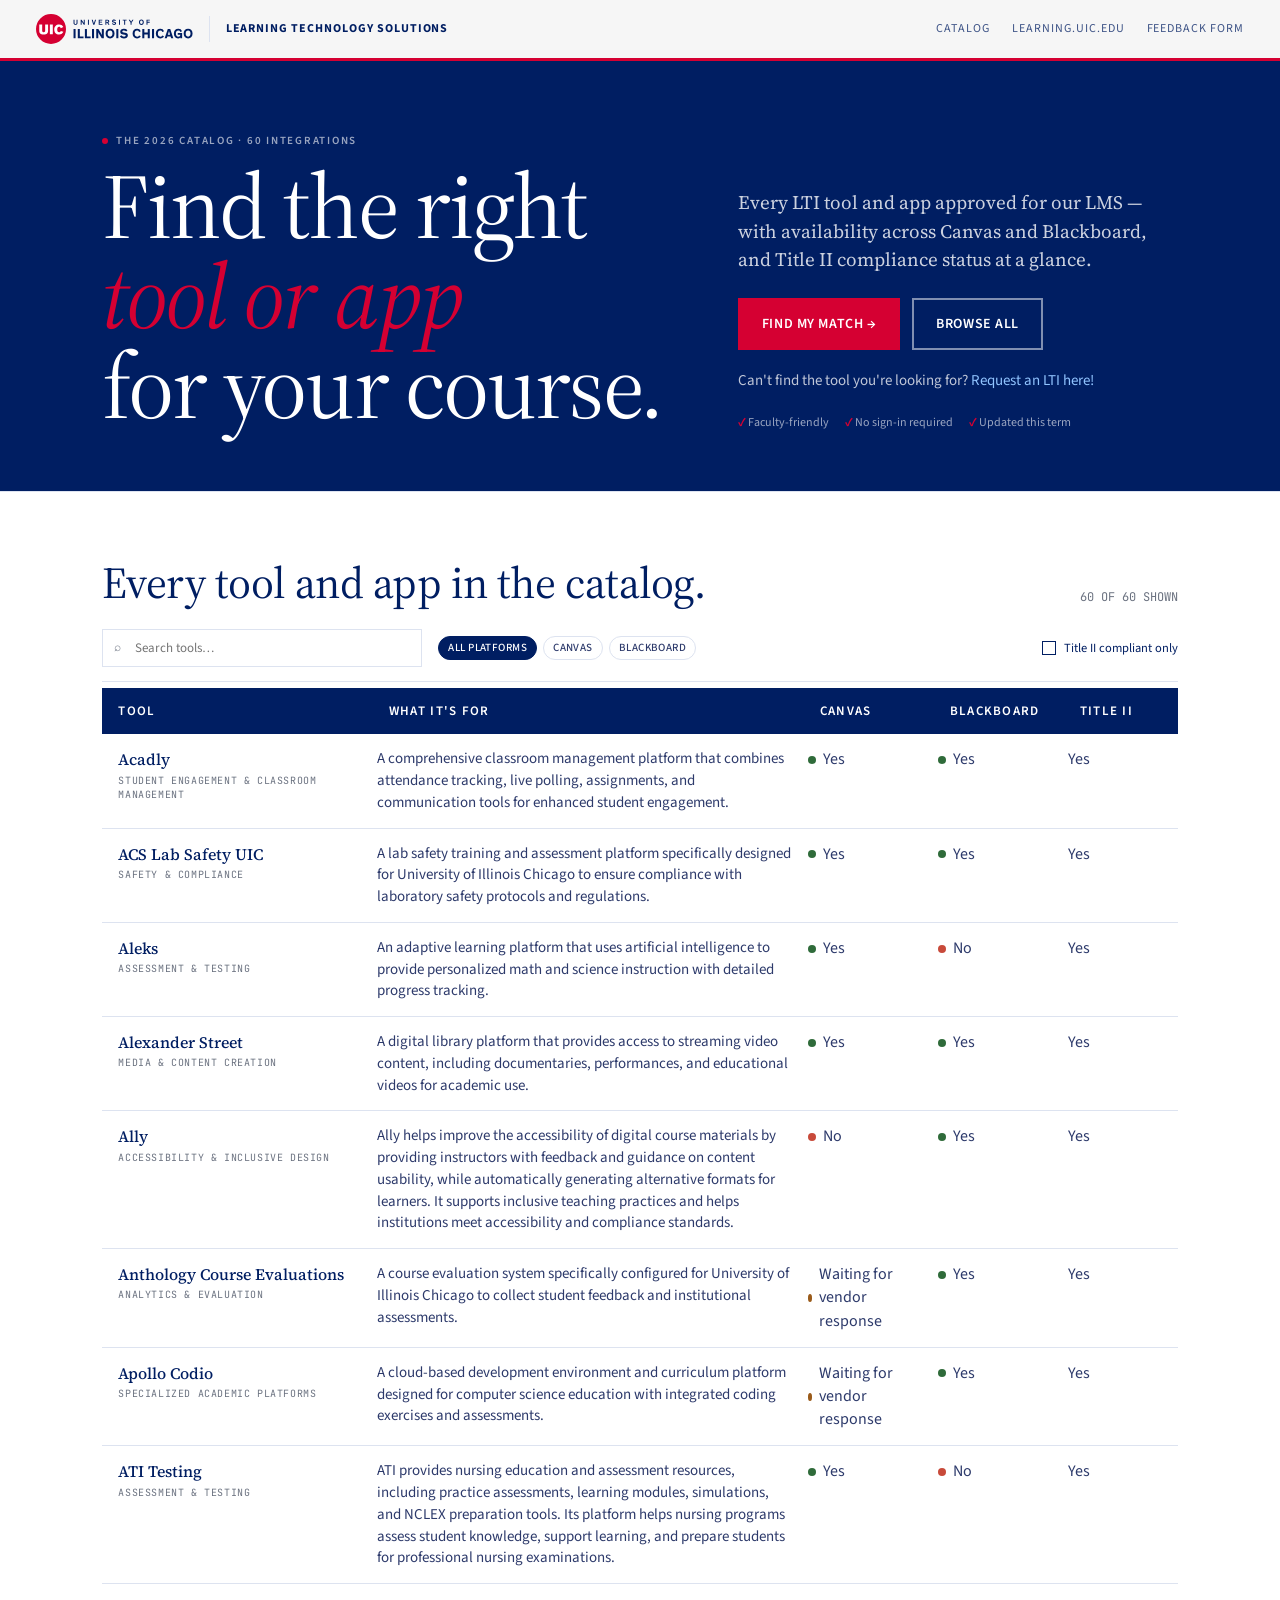
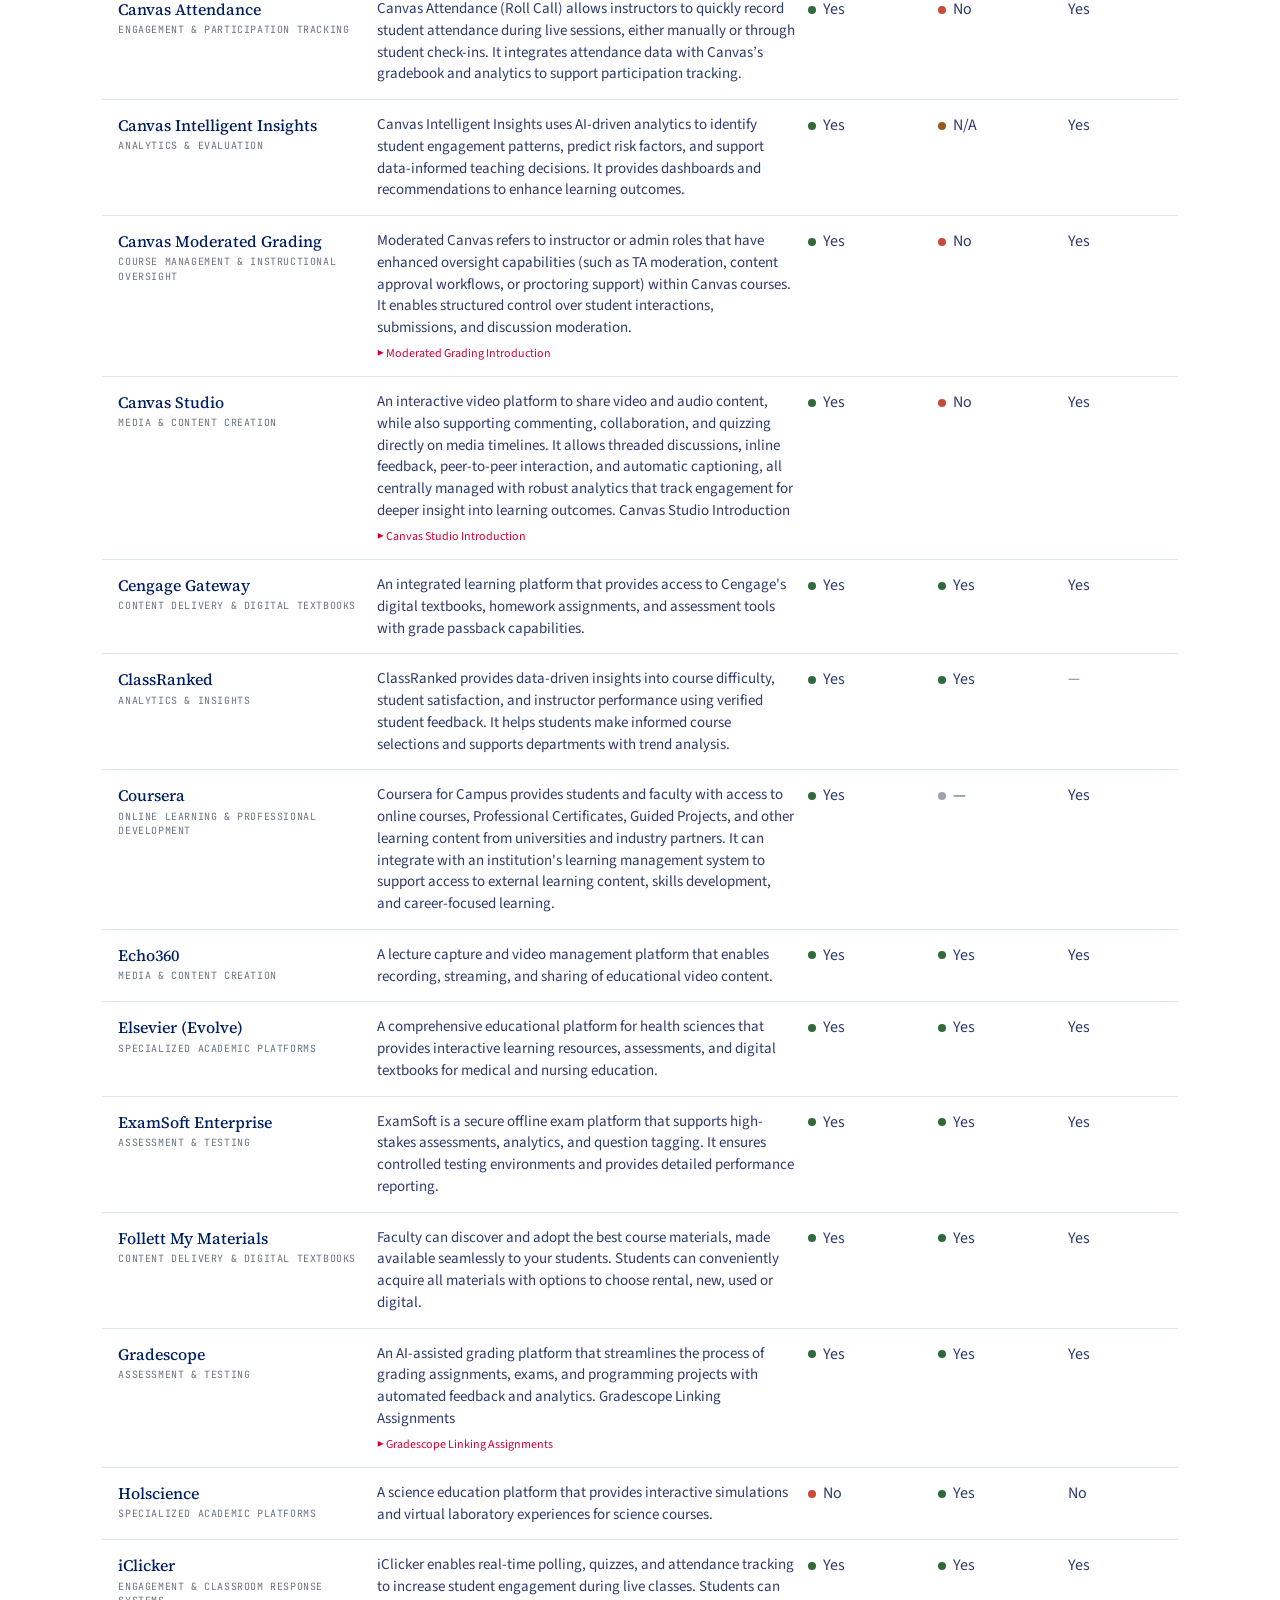
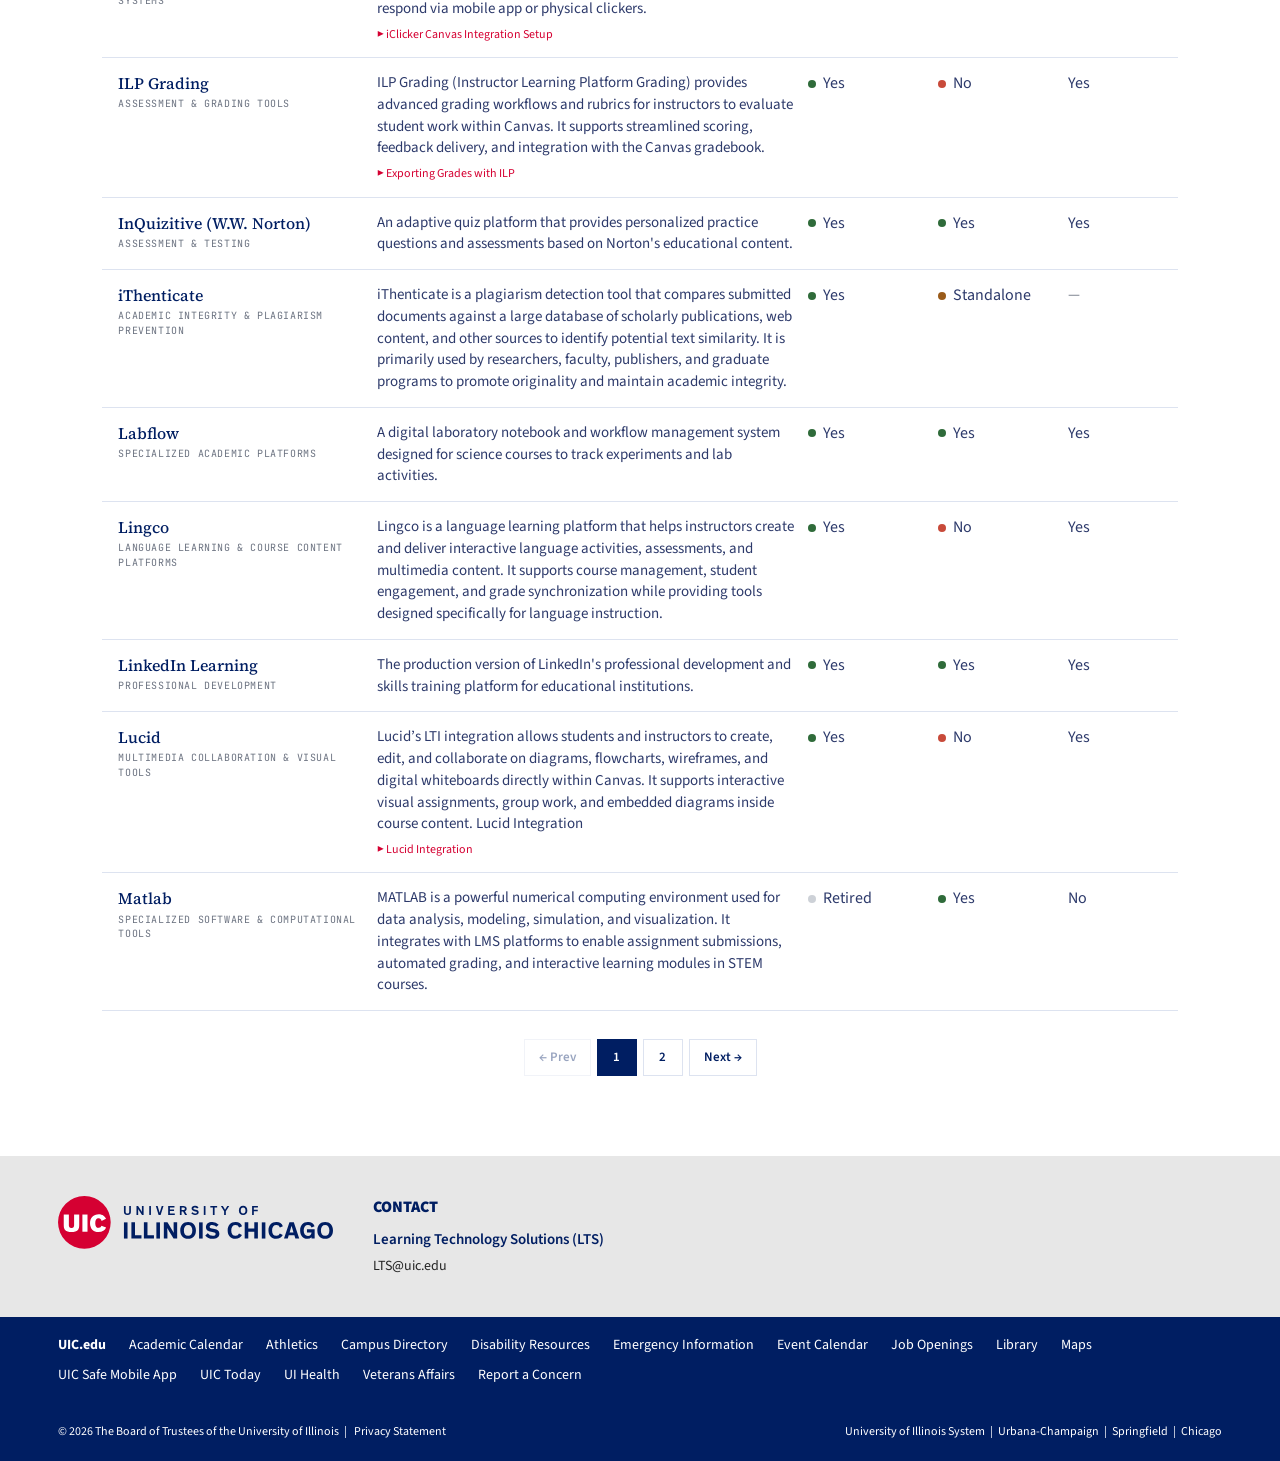
==== commit 246d307a: "Rename Find My Tool to Find My Match The catalog lists both LTI integrations and apps, so "tool" und" ====
--- a/index.html
+++ b/index.html
@@ -84,7 +84,7 @@
         Blackboard, and Title II compliance status at a glance.
       </p>
       <div class="hero-ctas">
-        <button class="btn crimson" id="btn-start-finder">Find My Tool →</button>
+        <button class="btn crimson" id="btn-start-finder">Find My Match →</button>
         <button class="btn ghost" id="btn-browse">Browse all</button>
       </div>
       <p class="results-request-lti">Can't find the tool you're looking for? <a href="https://learning.uic.edu/services/lti-integration-and-development/lti-requests/" target="_blank" rel="noopener">Request an LTI here!</a></p>
@@ -261,6 +261,6 @@
 
 </footer>
 
-<script src="app.js?v=7b21e79dd7"></script>
+<script src="app.js?v=a35f5802aa"></script>
 </body>
 </html>
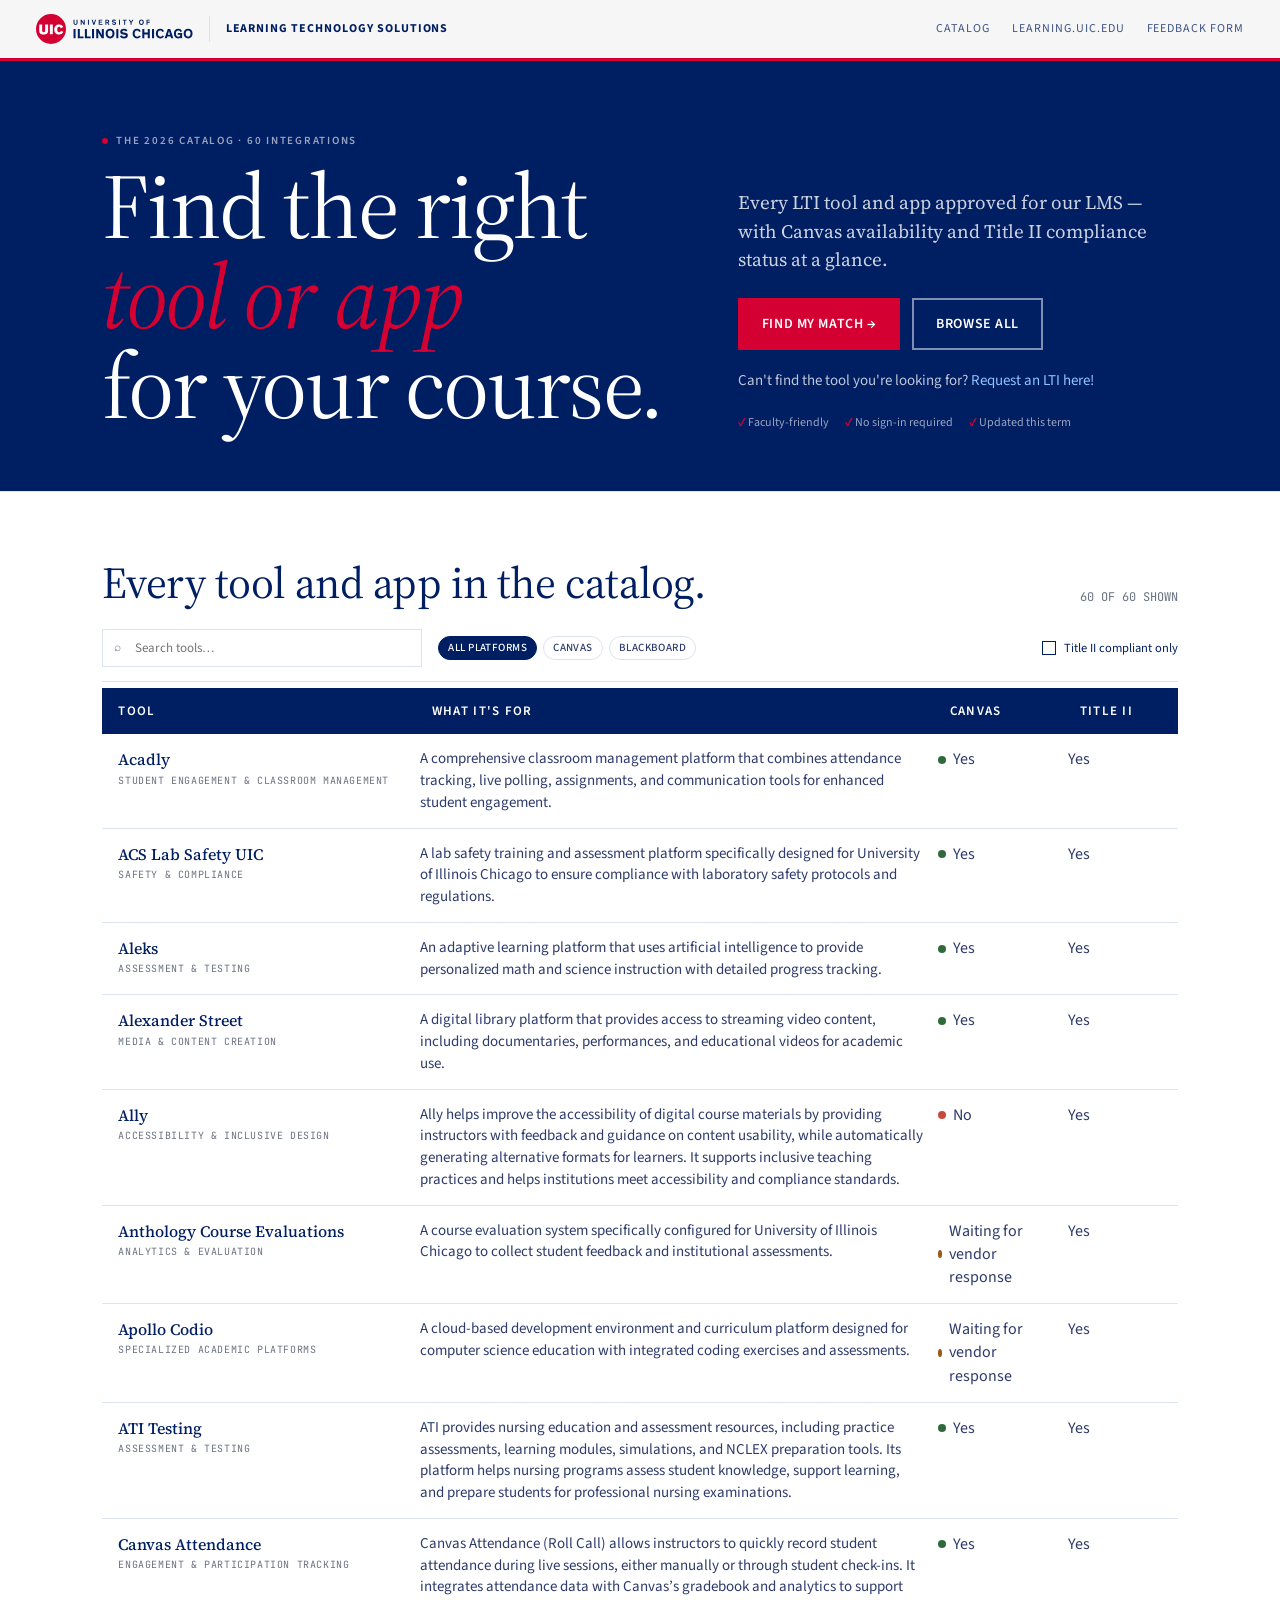
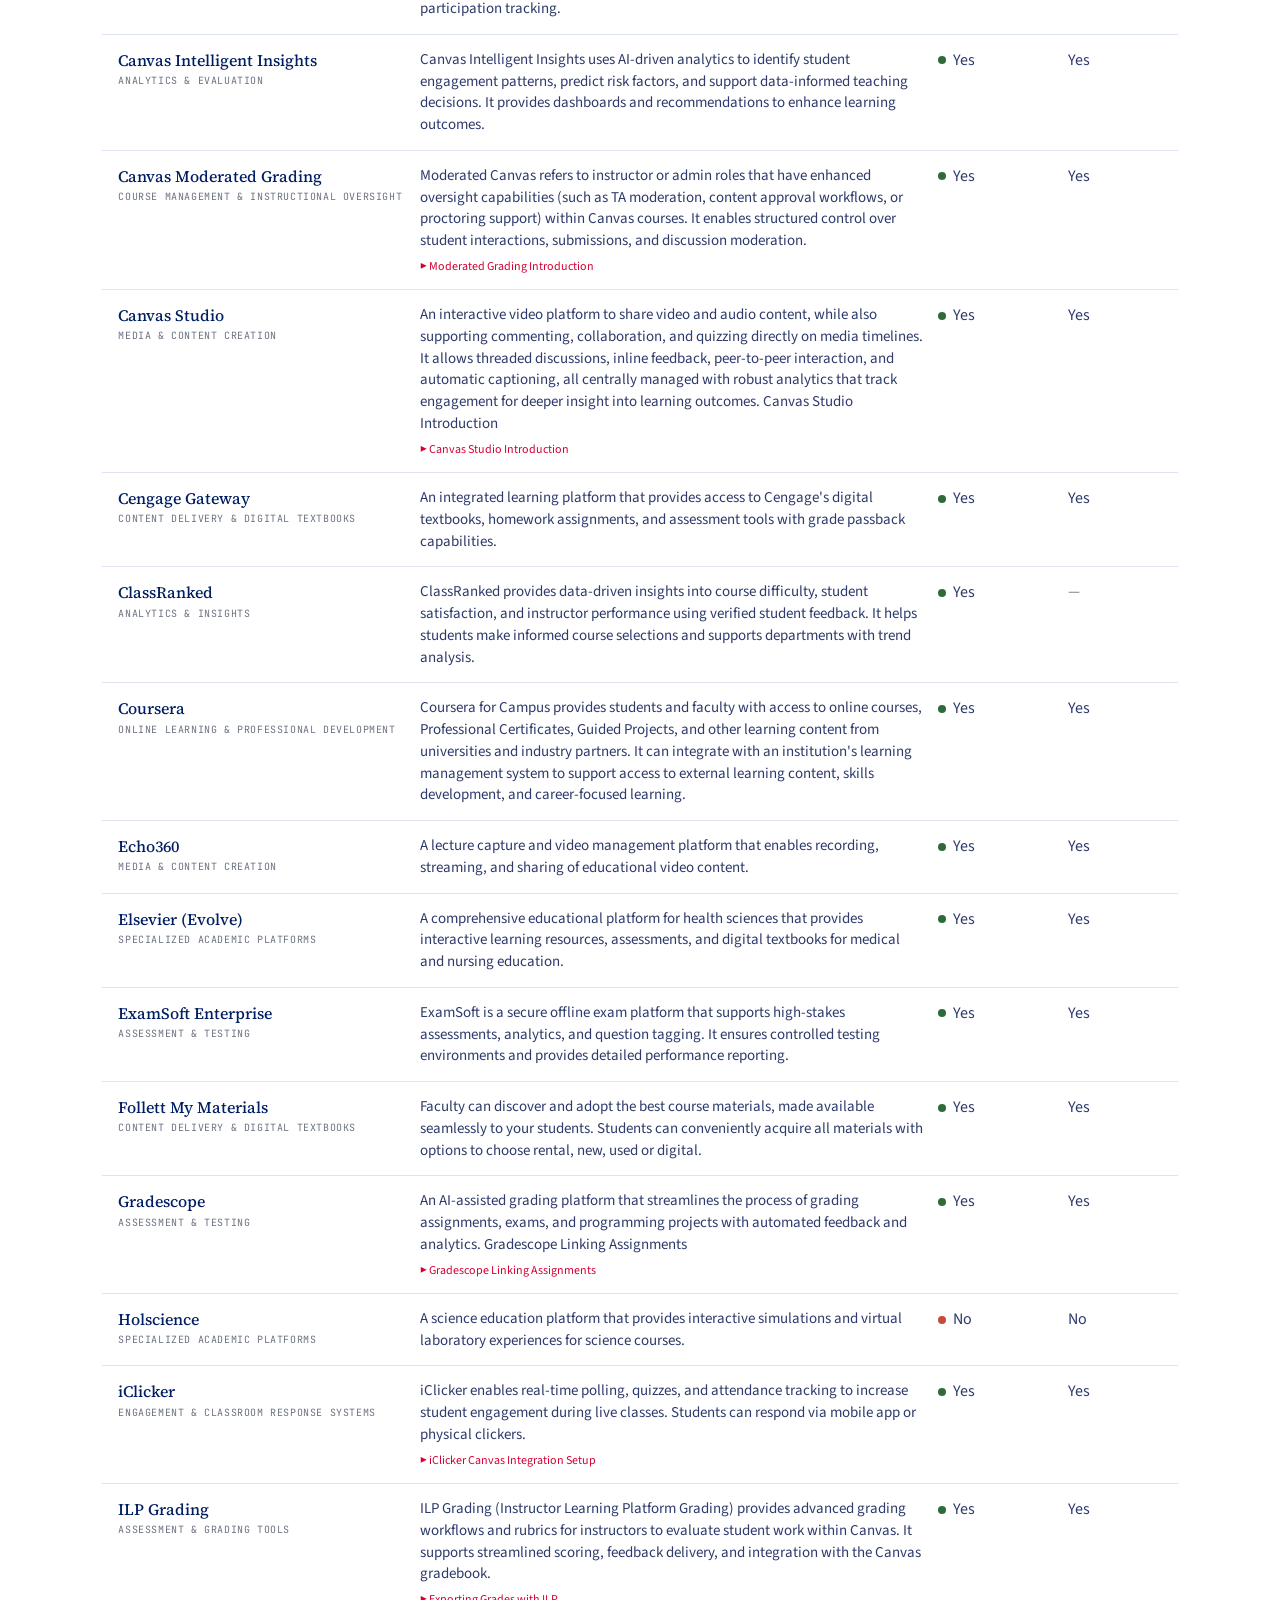
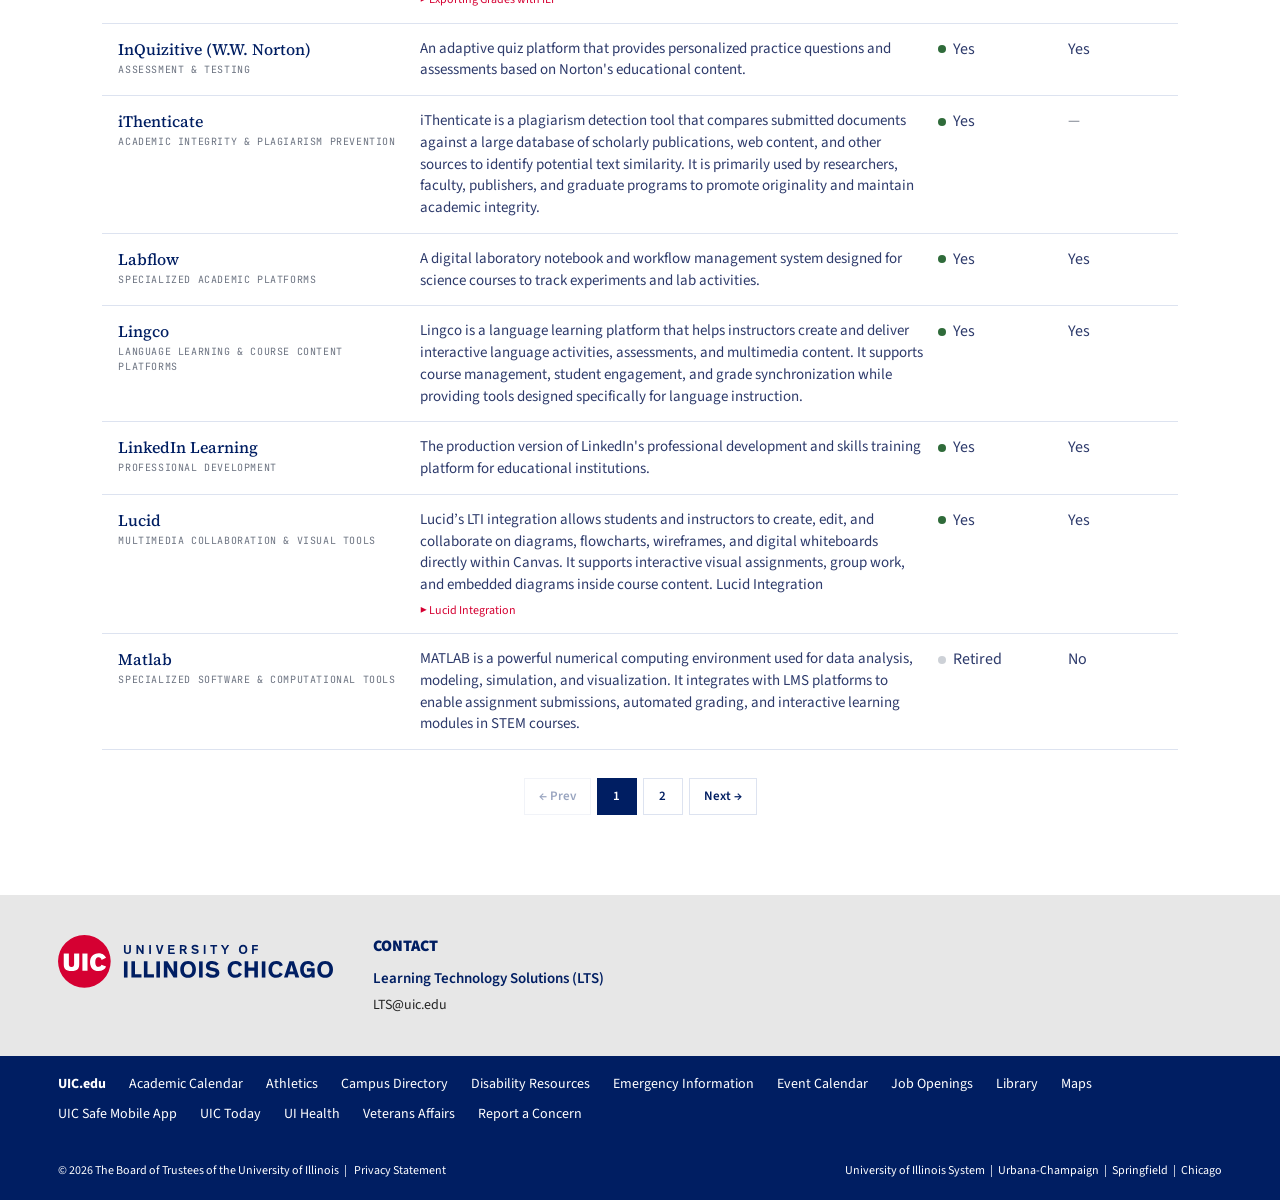
==== commit 61b1244b: "Remove the Blackboard column from the catalog table Drops the header, the row cell, and the error ro" ====
--- a/index.html
+++ b/index.html
@@ -80,8 +80,8 @@
     </div>
     <div class="hero-right">
       <p class="hero-lede">
-        Every LTI tool and app approved for our LMS — with availability across Canvas and
-        Blackboard, and Title II compliance status at a glance.
+        Every LTI tool and app approved for our LMS — with Canvas availability and
+        Title II compliance status at a glance.
       </p>
       <div class="hero-ctas">
         <button class="btn crimson" id="btn-start-finder">Find My Match →</button>
@@ -162,7 +162,6 @@
           <th>Tool</th>
           <th>What it's for</th>
           <th class="col-narrow">Canvas</th>
-          <th class="col-narrow">Blackboard</th>
           <th class="col-narrow">Title II</th>
         </tr>
       </thead>
@@ -261,6 +260,6 @@
 
 </footer>
 
-<script src="app.js?v=a35f5802aa"></script>
+<script src="app.js?v=dae6eb7b8d"></script>
 </body>
 </html>
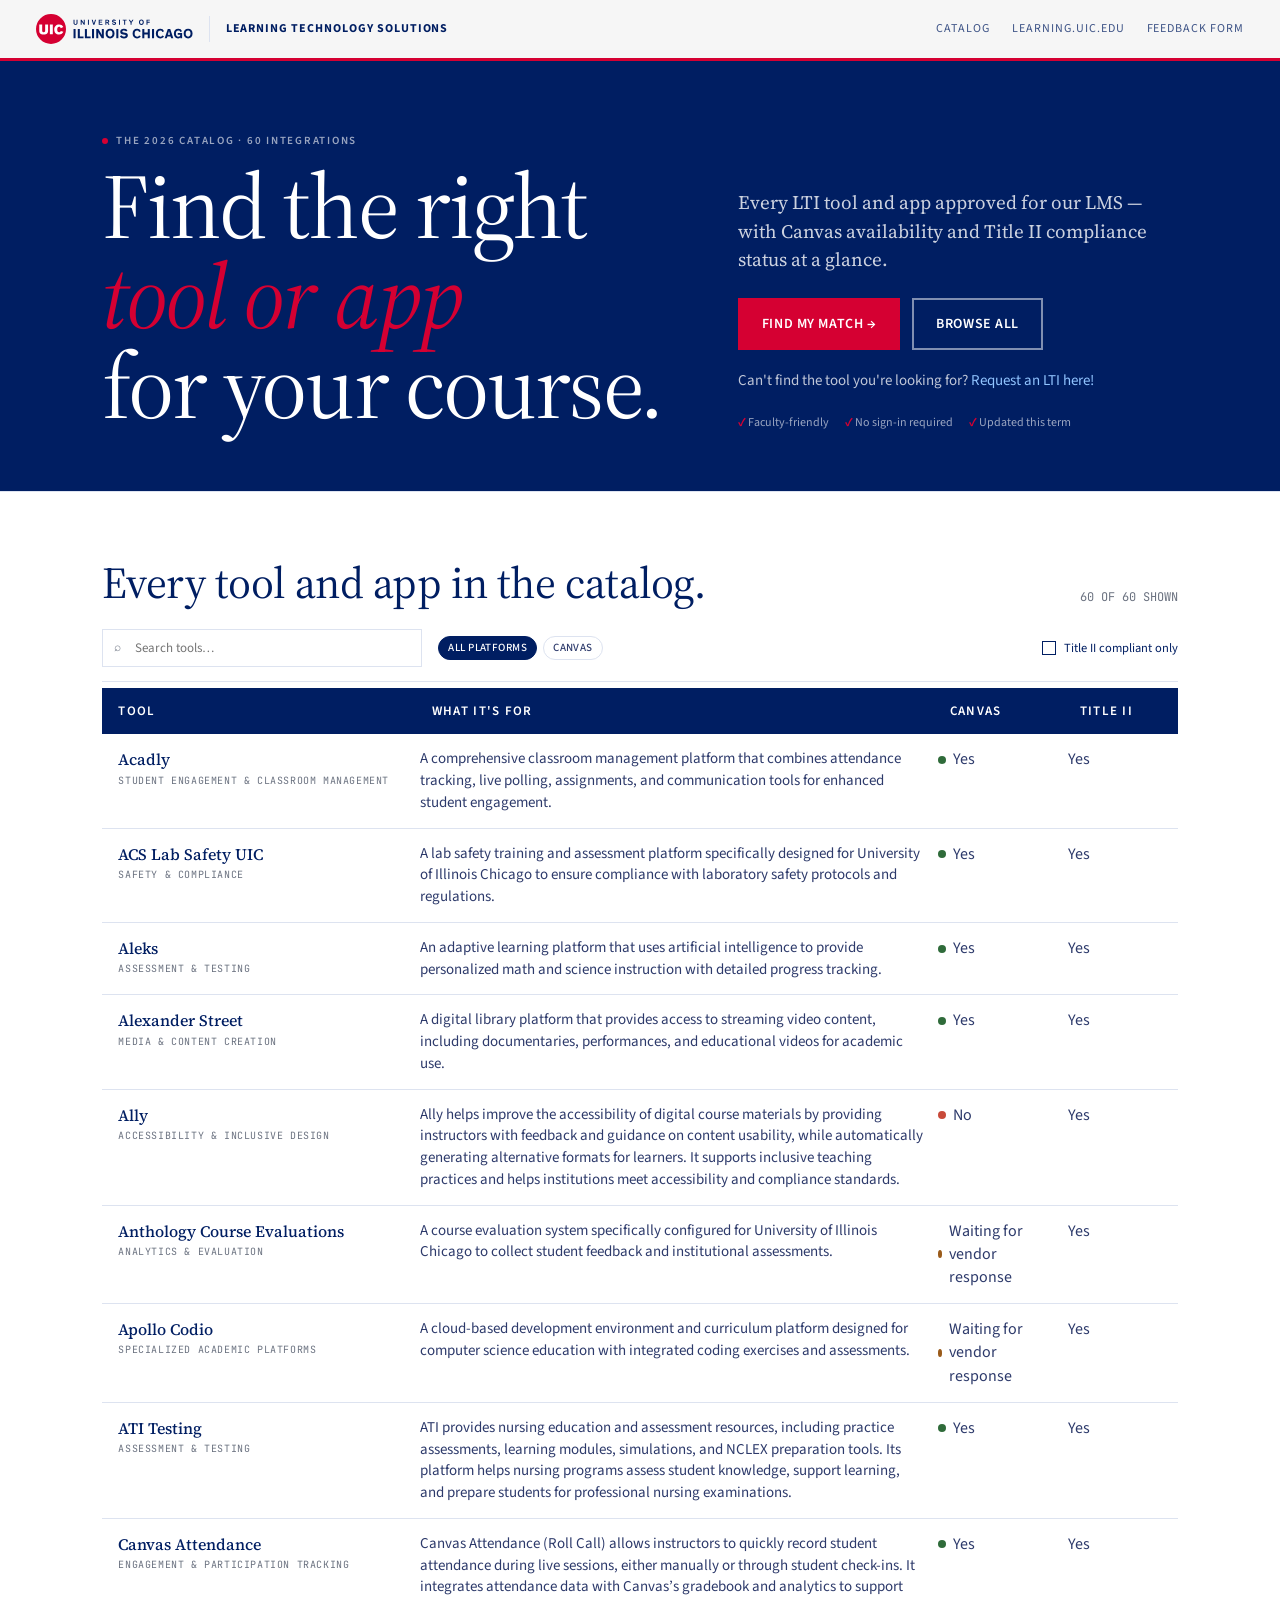
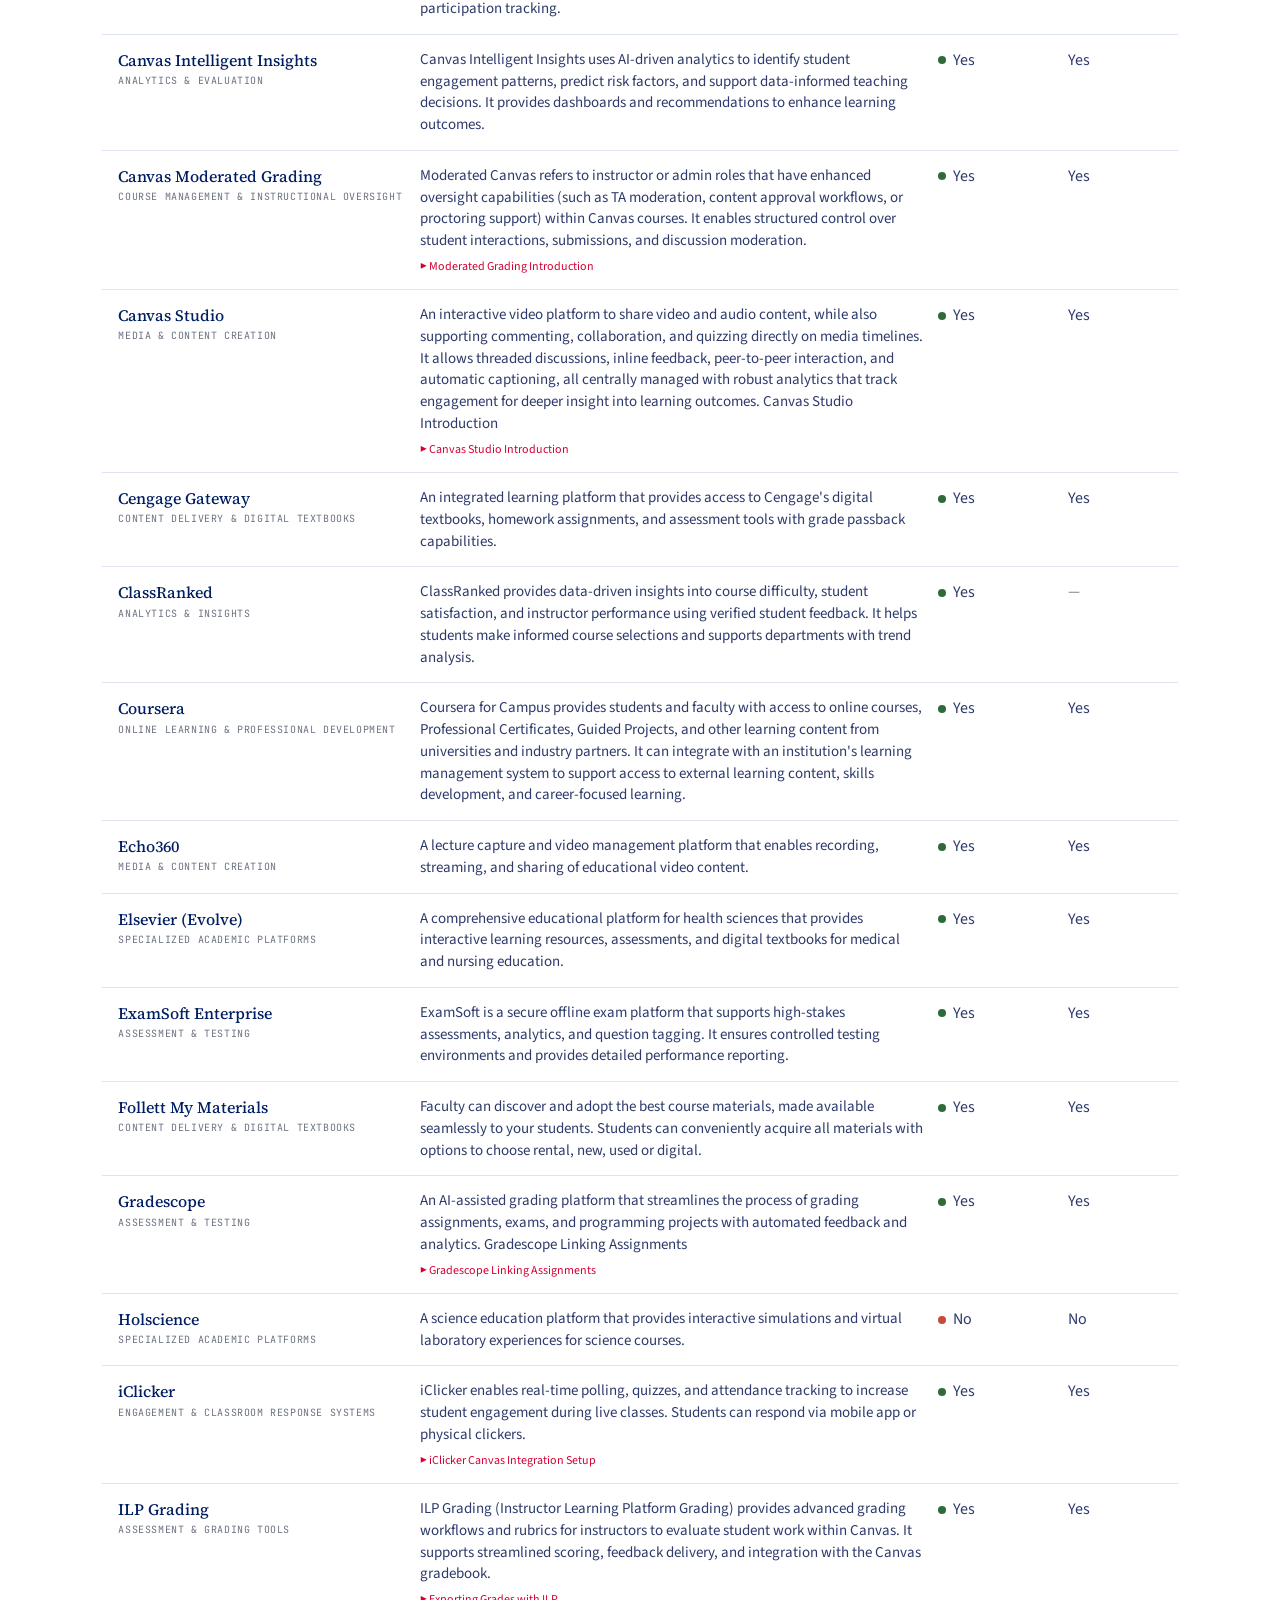
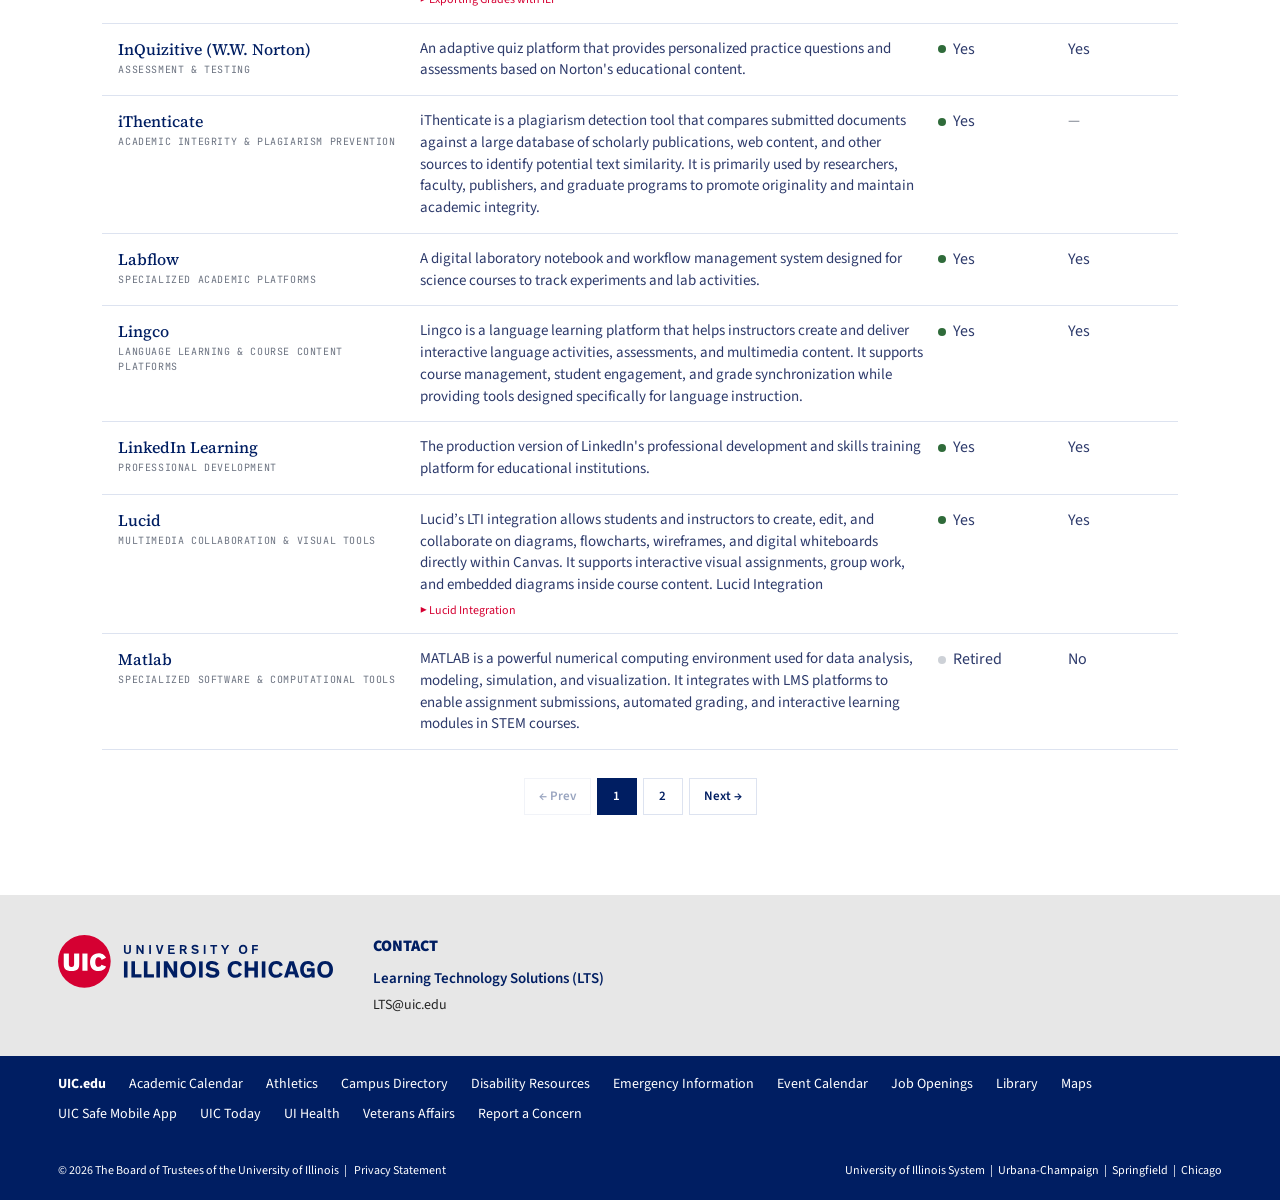
==== commit 0ecef116: "Remove the Blackboard filter from the catalog Drops the toolbar pill and the `t.bb !== 'yes'` branch" ====
--- a/index.html
+++ b/index.html
@@ -147,7 +147,6 @@
       <div class="catalog-pills" id="catalog-pills">
         <button class="tag" data-lms="all">All platforms</button>
         <button class="tag" data-lms="canvas">Canvas</button>
-        <button class="tag" data-lms="blackboard">Blackboard</button>
       </div>
       <label class="catalog-a11y">
         <span class="catalog-checkbox" id="catalog-a11y-box"></span>
@@ -260,6 +259,6 @@
 
 </footer>
 
-<script src="app.js?v=dae6eb7b8d"></script>
+<script src="app.js?v=414f69ab7b"></script>
 </body>
 </html>
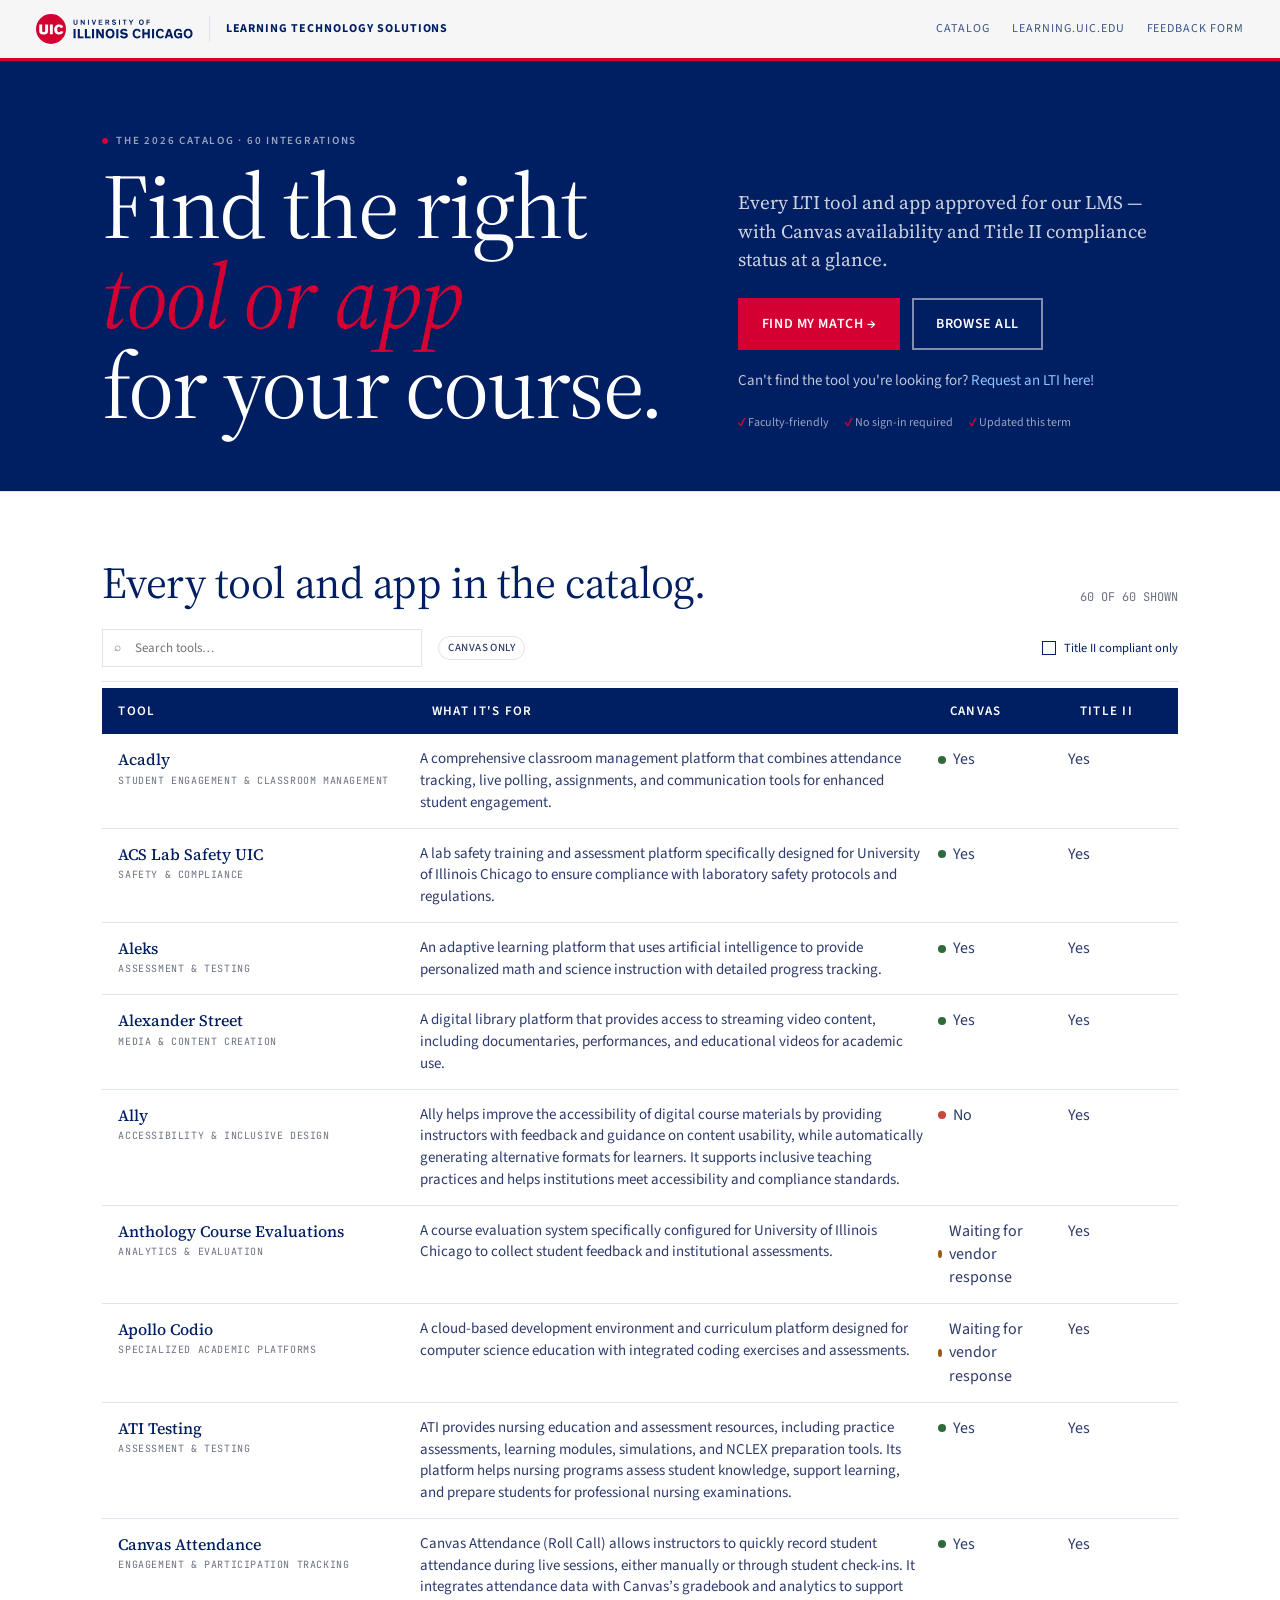
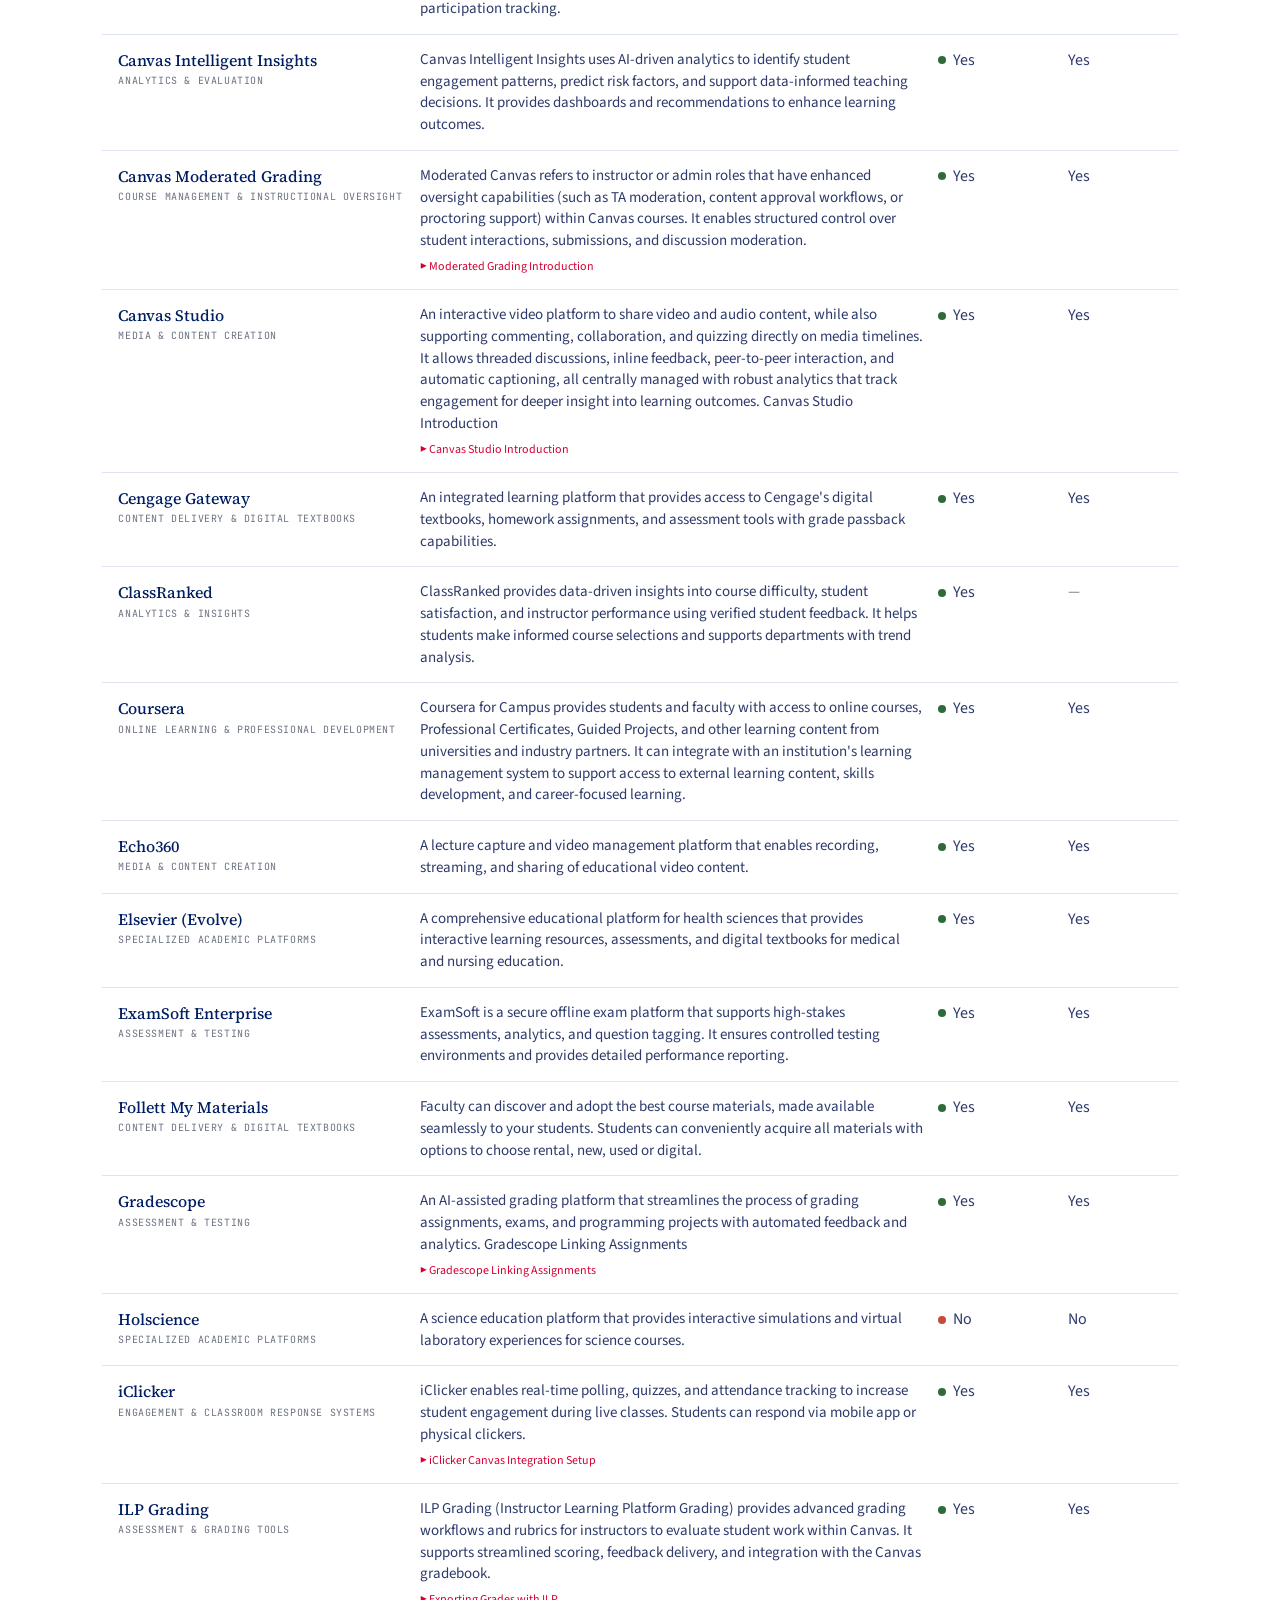
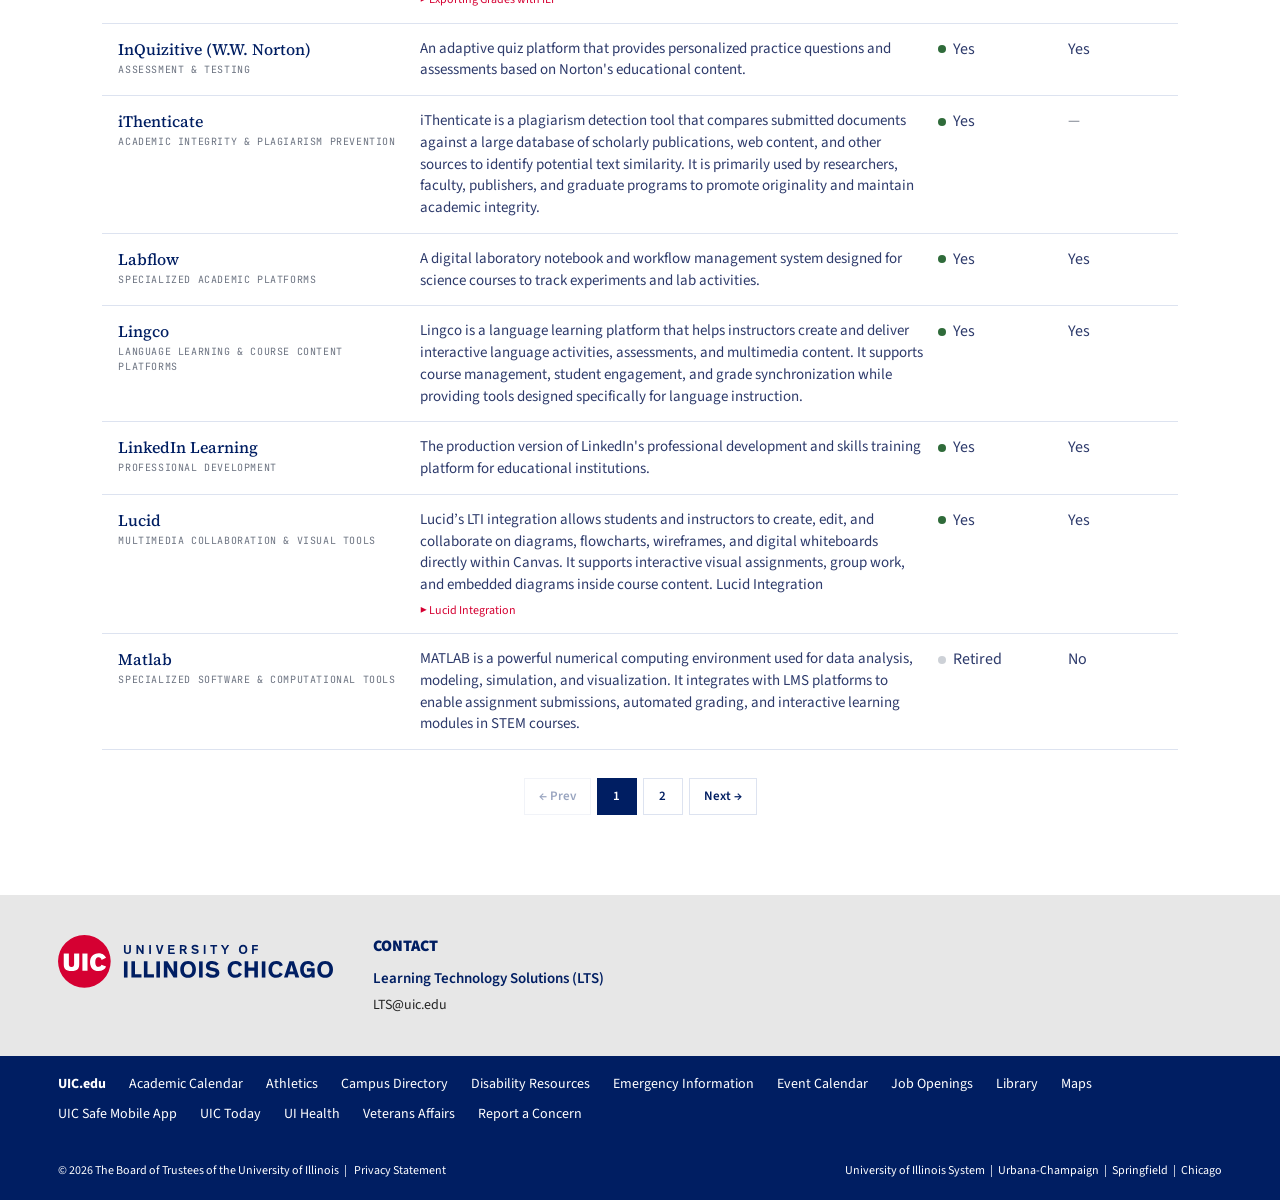
==== commit 46bd1533: "Replace the platform pills with a single Canvas toggle Removes the "All platforms" pill. That leaves" ====
--- a/index.html
+++ b/index.html
@@ -145,8 +145,7 @@
         <span class="catalog-search-icon">⌕</span>
       </div>
       <div class="catalog-pills" id="catalog-pills">
-        <button class="tag" data-lms="all">All platforms</button>
-        <button class="tag" data-lms="canvas">Canvas</button>
+        <button class="tag" data-lms="canvas">Canvas only</button>
       </div>
       <label class="catalog-a11y">
         <span class="catalog-checkbox" id="catalog-a11y-box"></span>
@@ -259,6 +258,6 @@
 
 </footer>
 
-<script src="app.js?v=414f69ab7b"></script>
+<script src="app.js?v=4ab19c3fbe"></script>
 </body>
 </html>
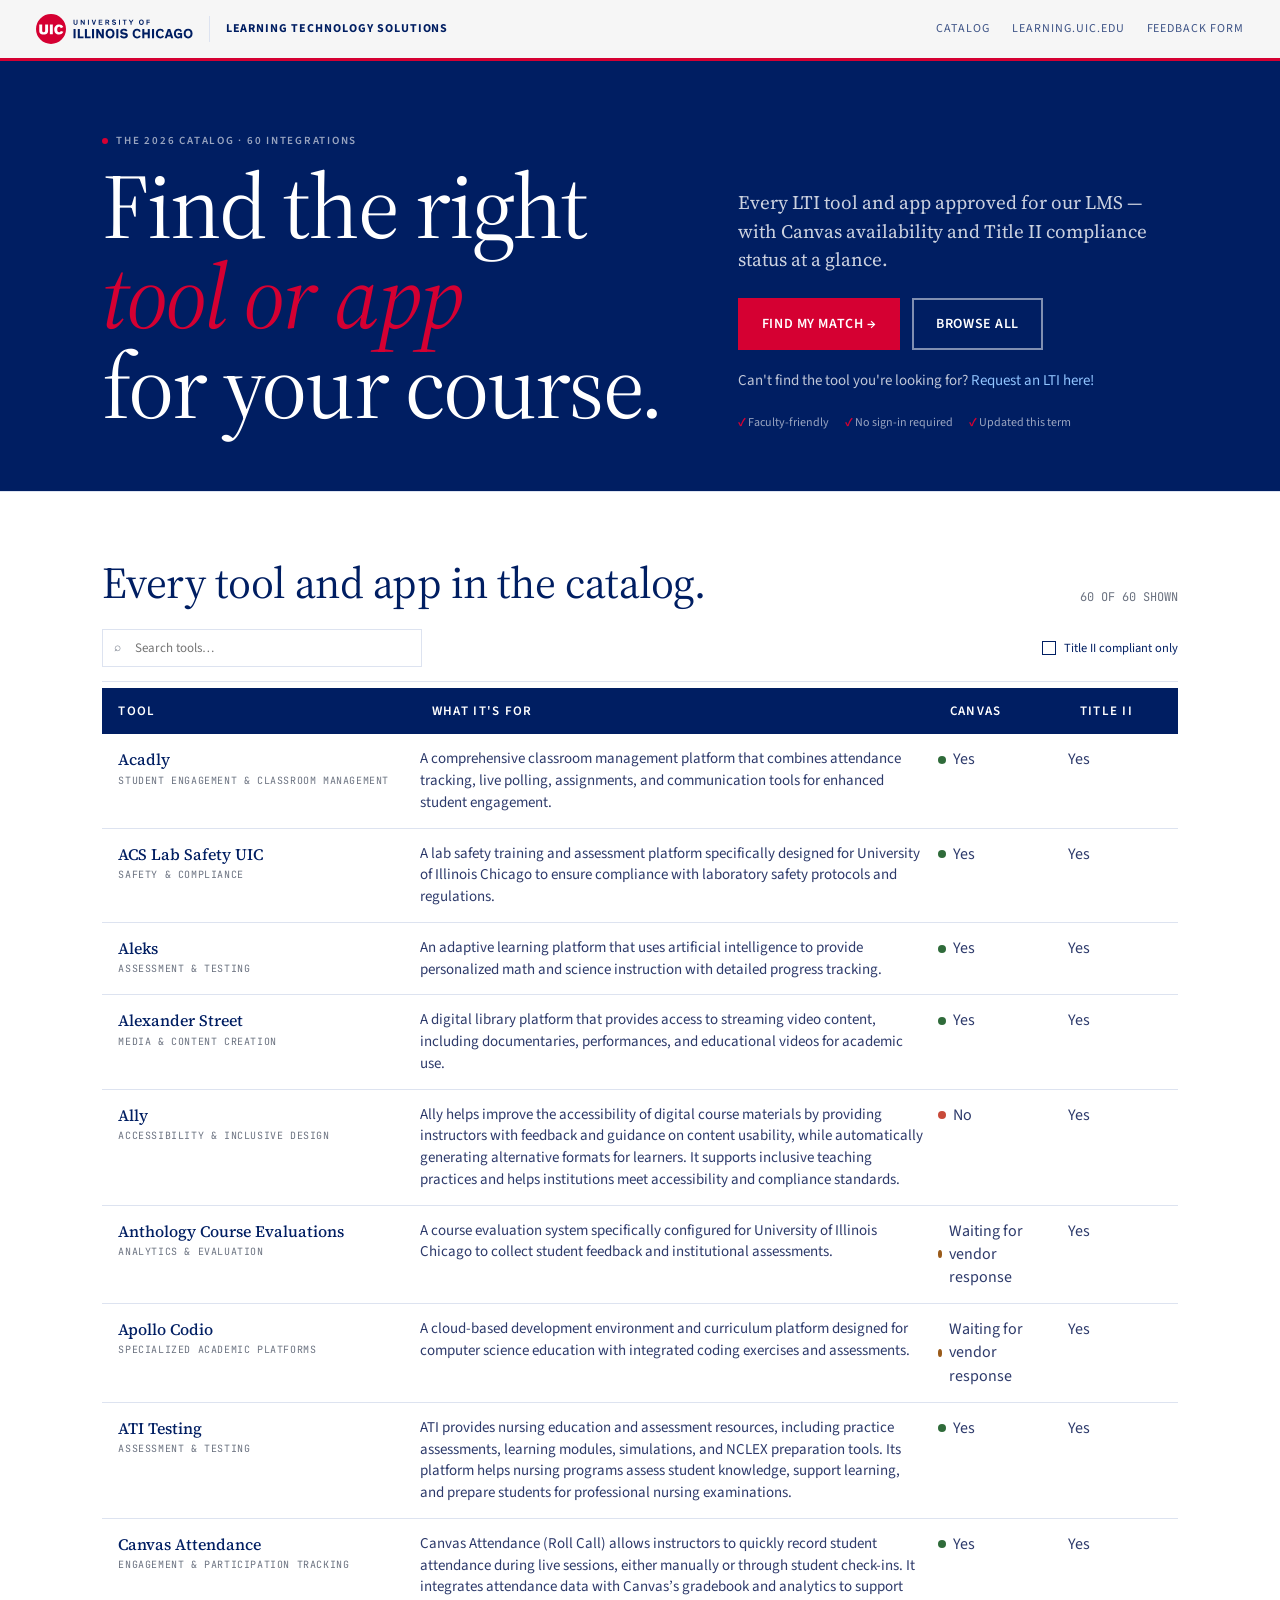
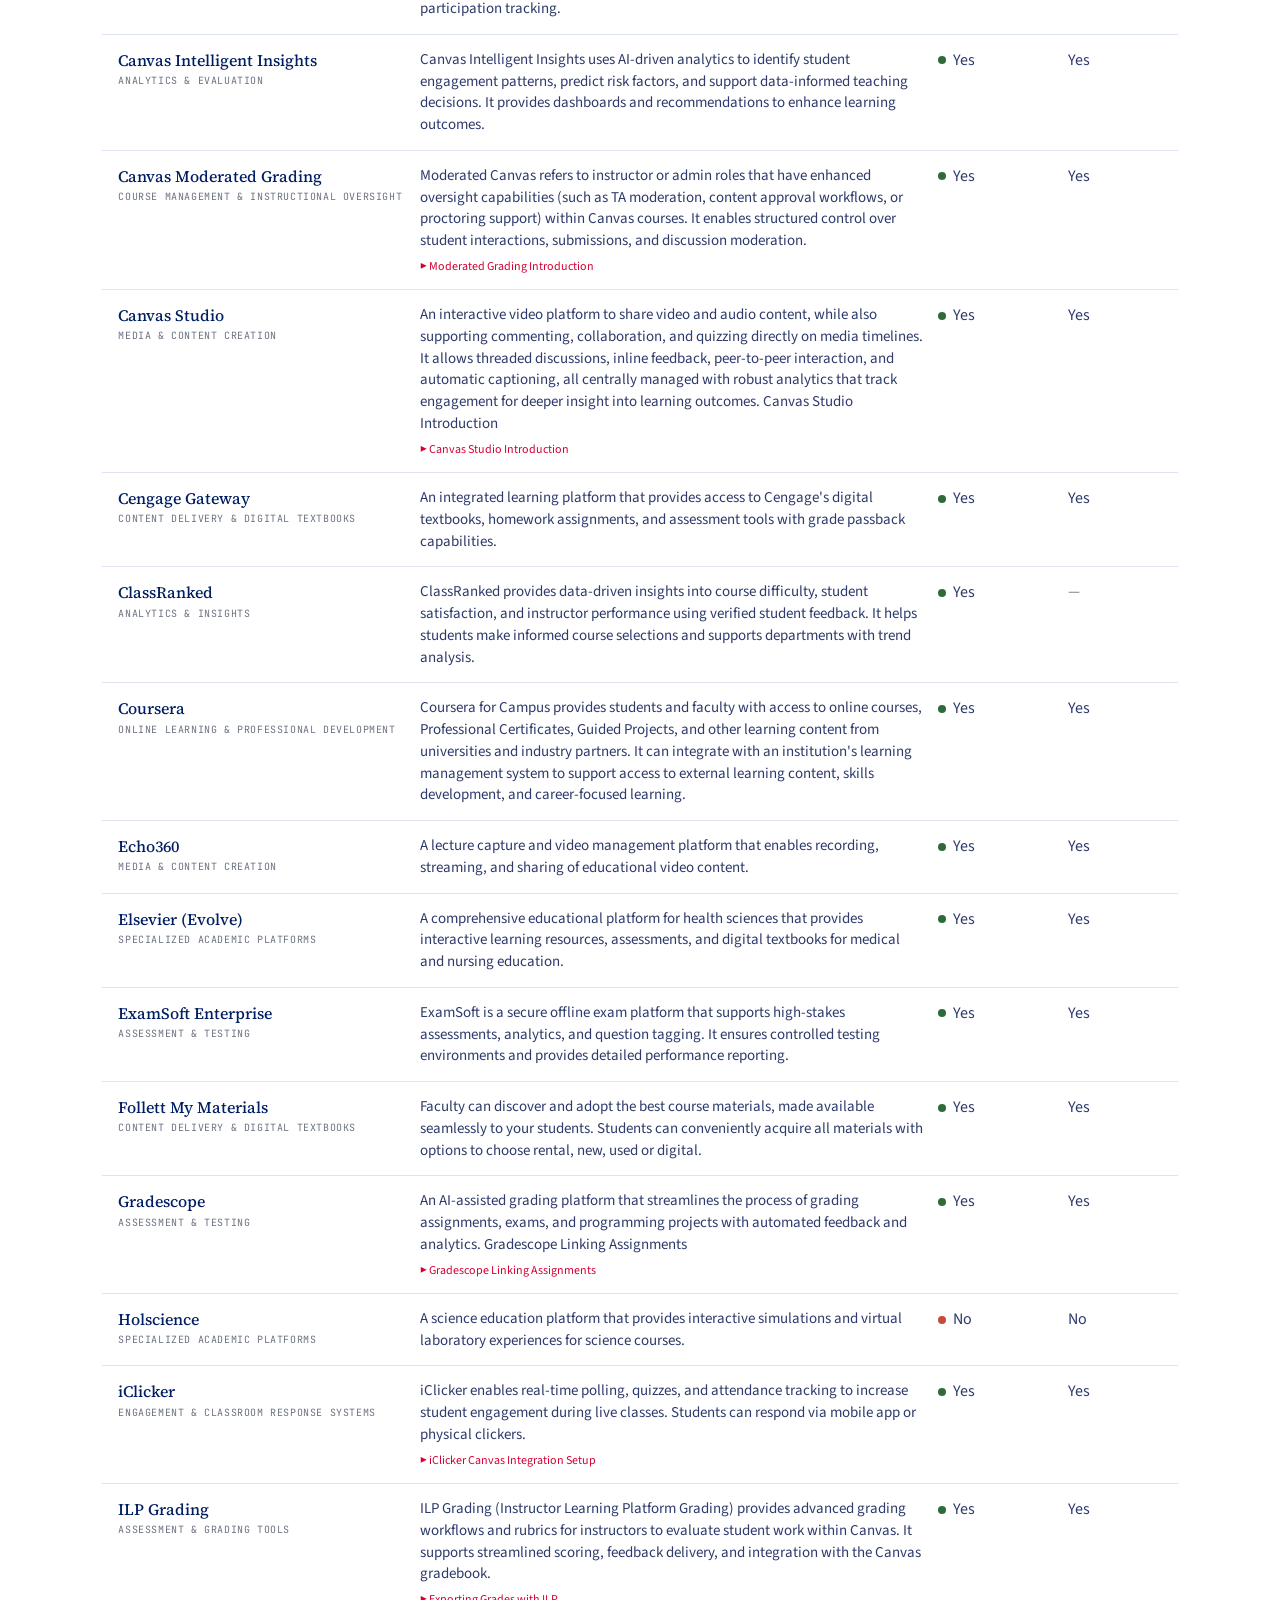
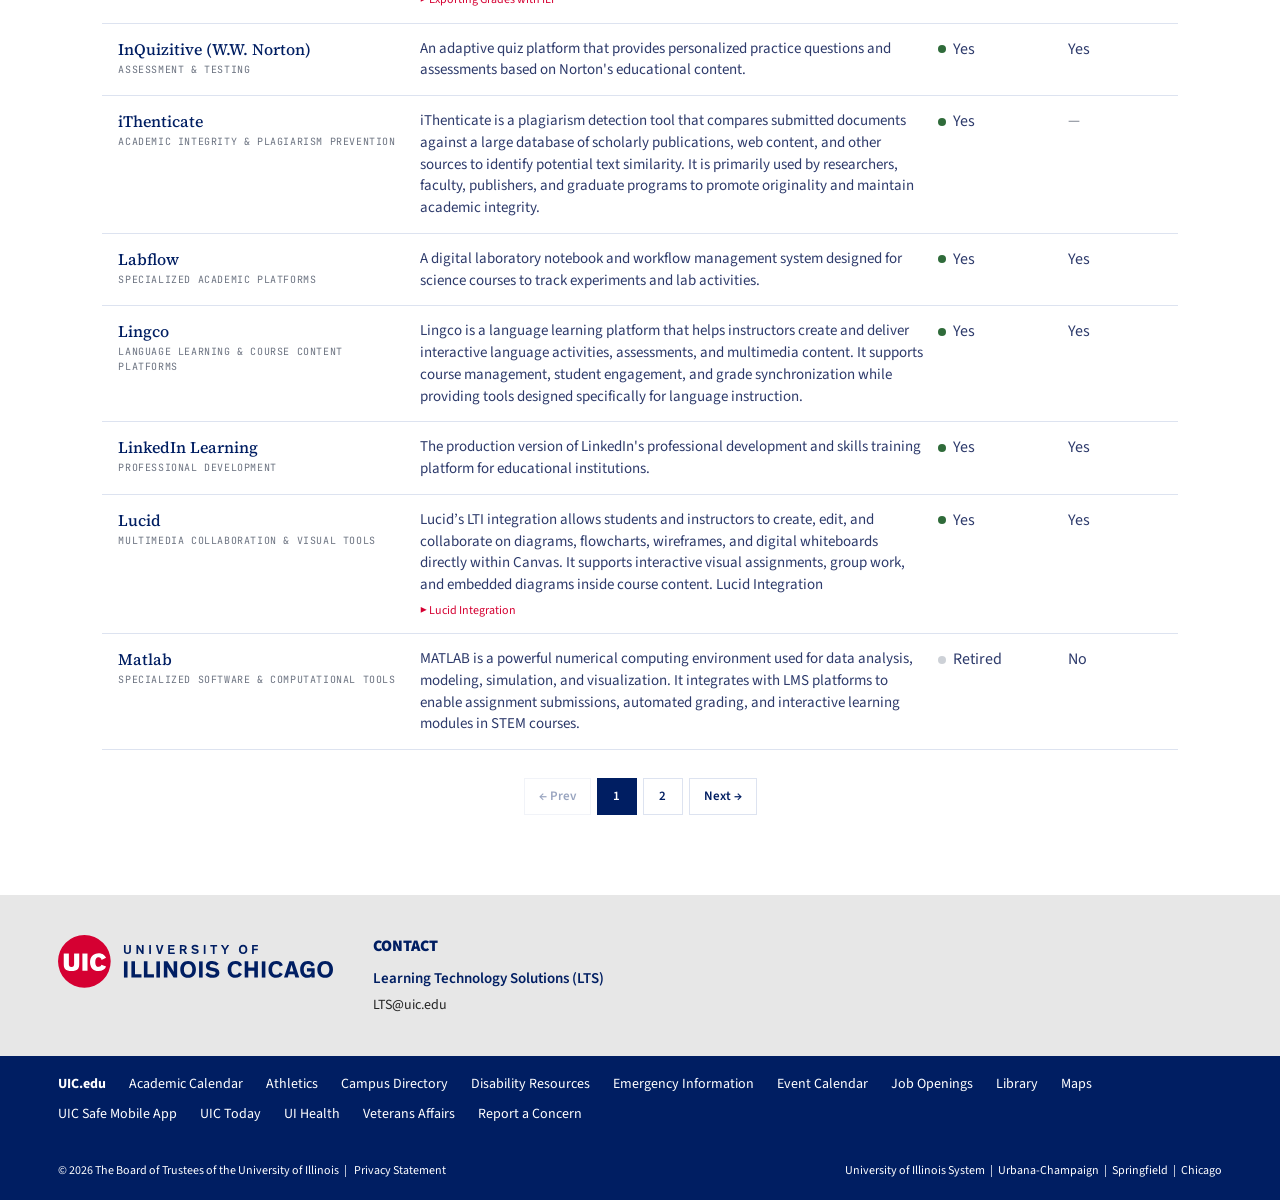
==== commit 55a329cf: "Remove the LMS filter from the catalog Takes out the whole mechanism rather than just the button, so" ====
--- a/index.html
+++ b/index.html
@@ -9,7 +9,7 @@
 <link rel="preconnect" href="https://fonts.gstatic.com" crossorigin>
 <link href="https://fonts.googleapis.com/css2?family=Source+Serif+4:ital,opsz,wght@0,8..60,300..700;1,8..60,300..700&family=Source+Sans+3:ital,wght@0,300..700;1,400..600&family=JetBrains+Mono:wght@400;500;600&display=swap" rel="stylesheet">
 
-<link rel="stylesheet" href="styles.css?v=47cb4da9cf">
+<link rel="stylesheet" href="styles.css?v=c5ff9d0208">
 </head>
 <body>
 
@@ -144,9 +144,6 @@
         <input type="text" id="catalog-search-input" placeholder="Search tools…">
         <span class="catalog-search-icon">⌕</span>
       </div>
-      <div class="catalog-pills" id="catalog-pills">
-        <button class="tag" data-lms="canvas">Canvas only</button>
-      </div>
       <label class="catalog-a11y">
         <span class="catalog-checkbox" id="catalog-a11y-box"></span>
         <input type="checkbox" id="catalog-a11y-input" hidden>
@@ -258,6 +255,6 @@
 
 </footer>
 
-<script src="app.js?v=4ab19c3fbe"></script>
+<script src="app.js?v=e32edcc438"></script>
 </body>
 </html>
--- a/styles.css
+++ b/styles.css
@@ -111,7 +111,6 @@
   text-transform: uppercase;
   font-weight: 500;
 }
-.tag.is-on { background: var(--ink); color: white; border-color: var(--ink); }
 
 /* Buttons */
 .btn {
@@ -406,8 +405,6 @@
   position: absolute; left: 12px; top: 50%; transform: translateY(-50%);
   color: var(--ink-3); font-size: 12px;
 }
-.catalog-pills { display: flex; gap: 6px; }
-.catalog-pills .tag { font-size: 11px; }
 .catalog-a11y { display: flex; align-items: center; gap: 8px; margin-left: auto; cursor: pointer; }
 .catalog-checkbox {
   width: 14px; height: 14px;
